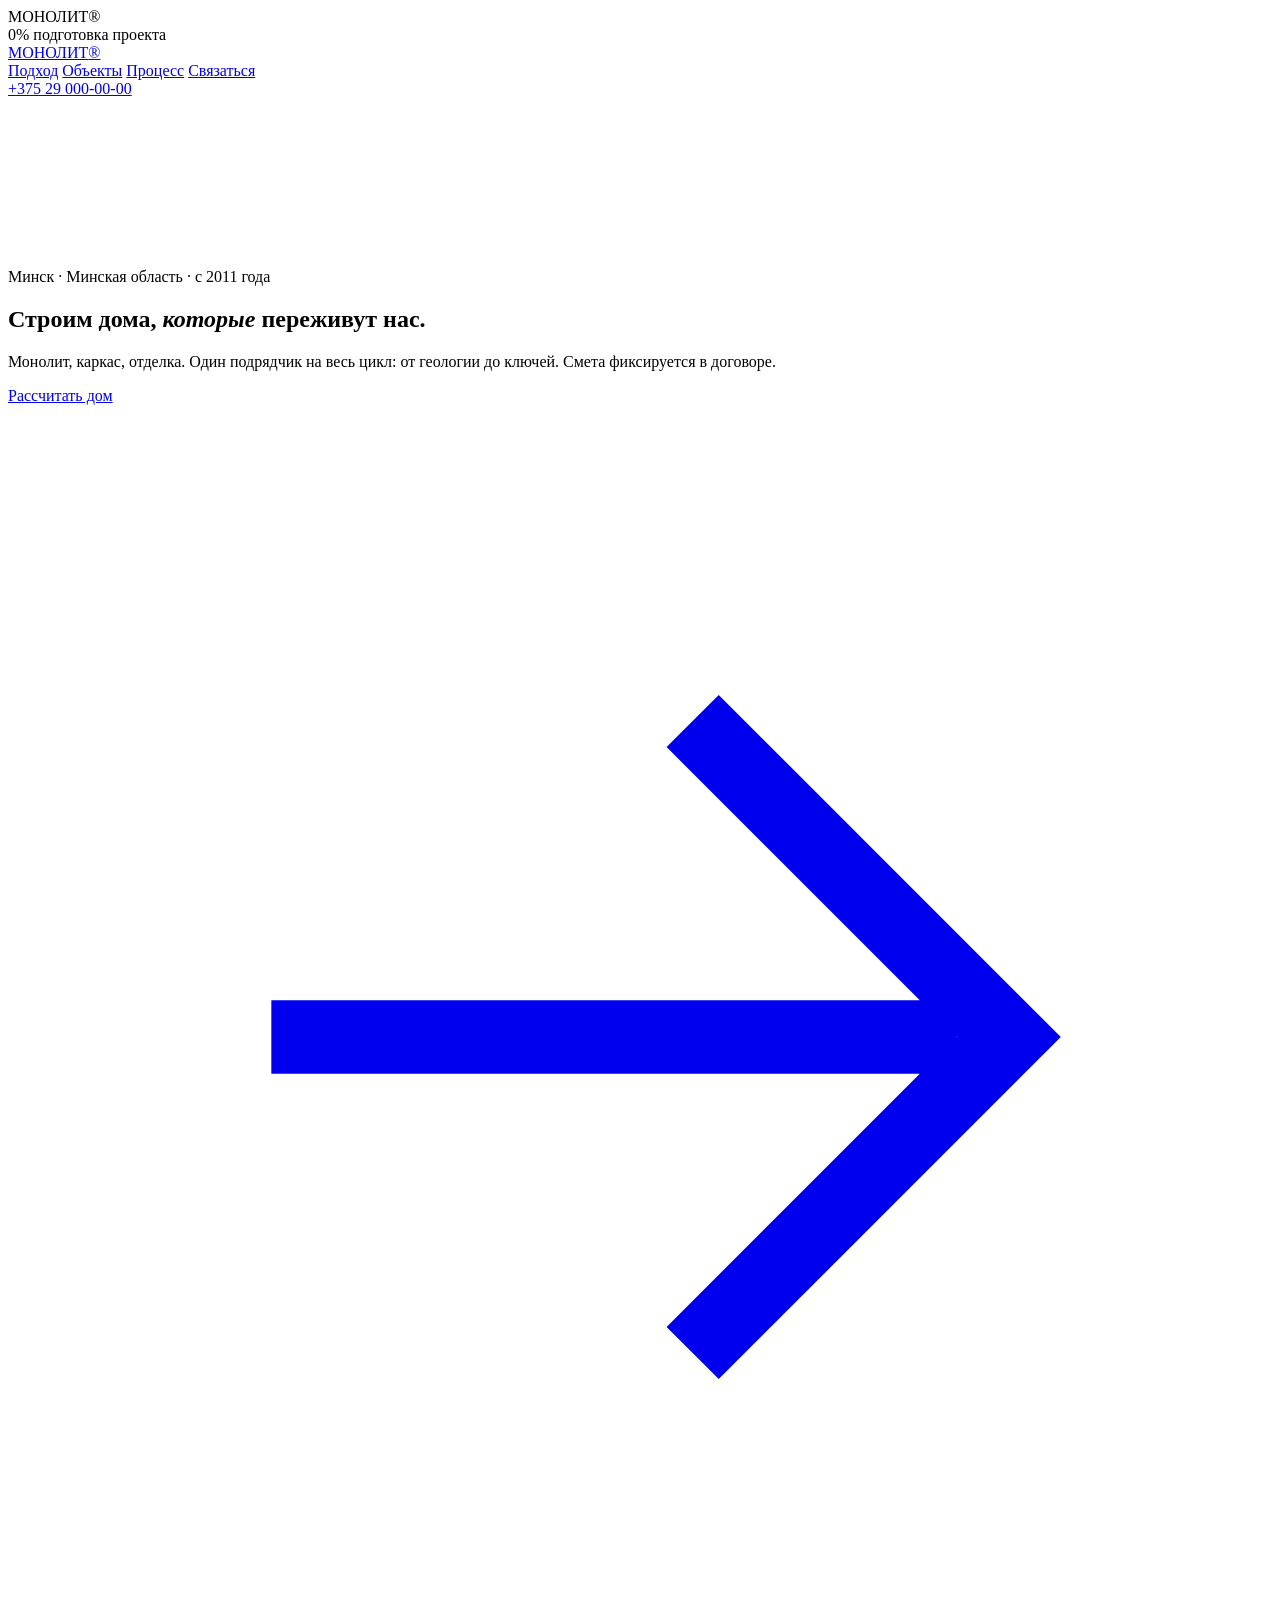
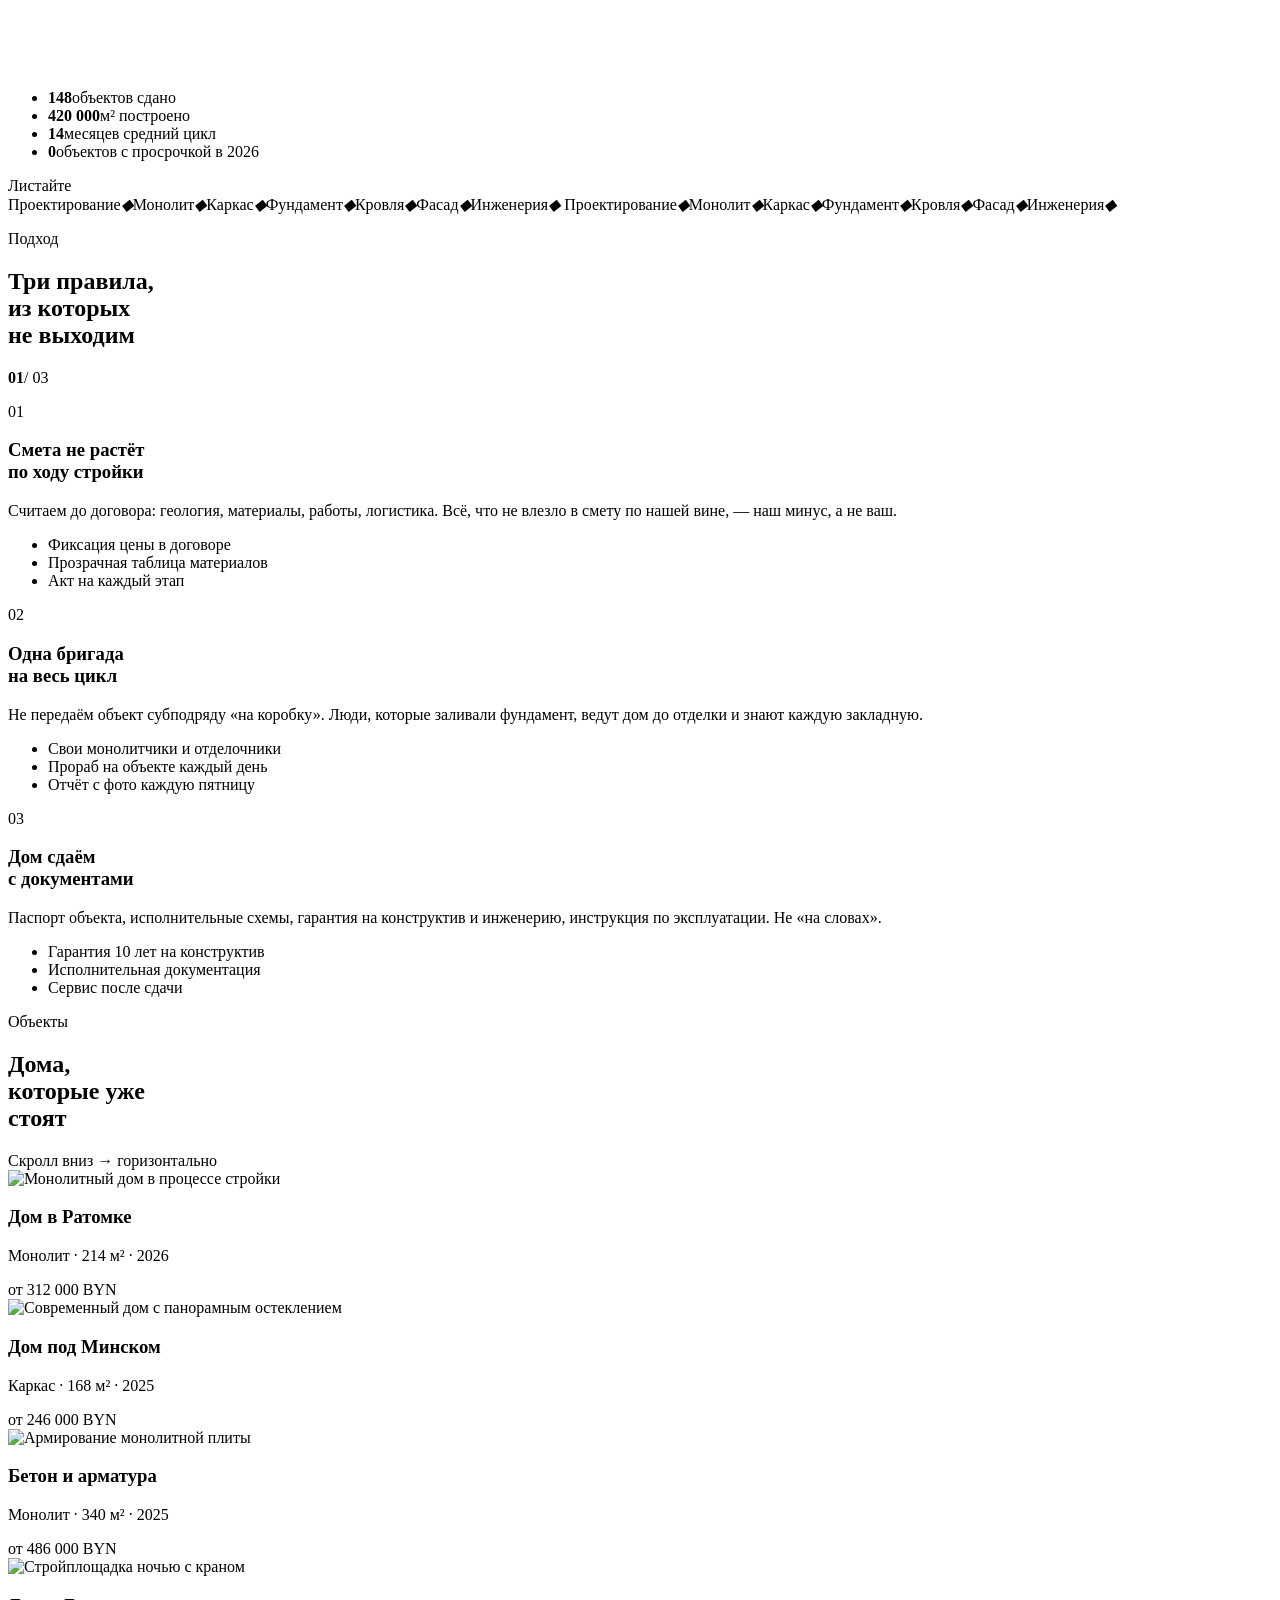
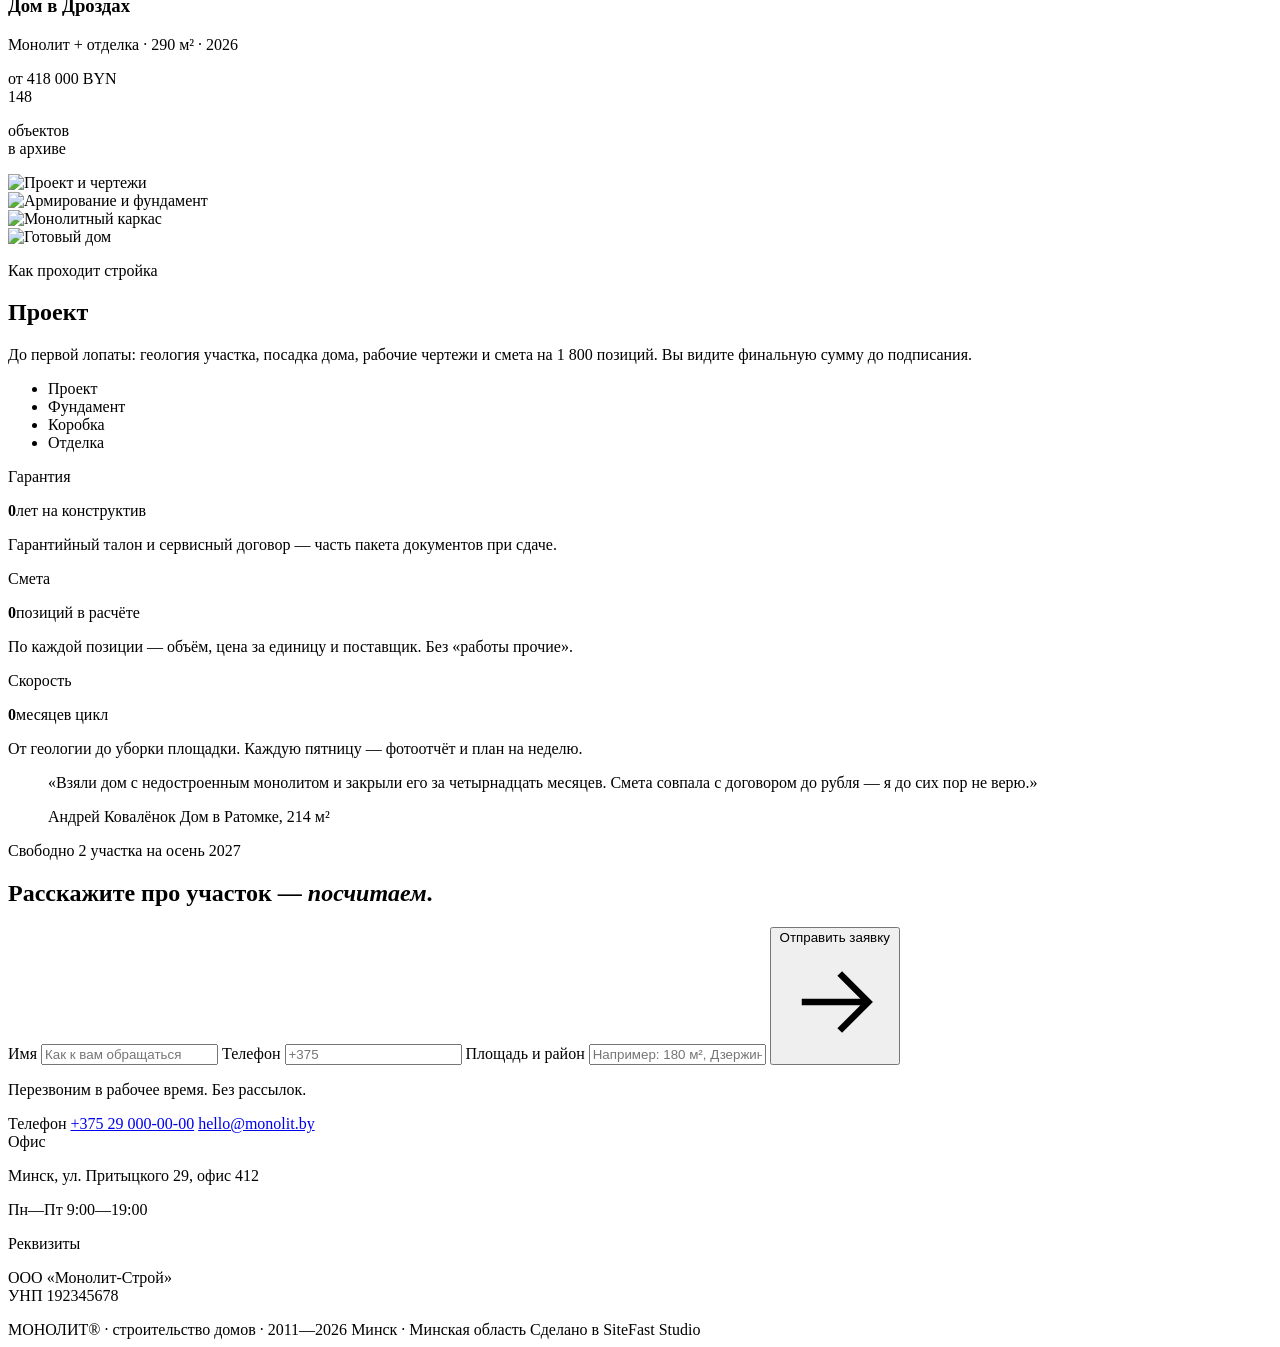
==== monolit/index.html @ f5cada3a "Create index.html" ====
<!DOCTYPE html>
<html lang="ru">
<head>
<meta charset="utf-8">
<meta name="viewport" content="width=device-width, initial-scale=1">
<title>МОНОЛИТ — строительство домов под ключ · Минск</title>
<meta name="description" content="Монолитное и каркасное строительство частных домов в Минске и области. Проект, фундамент, коробка, отделка. С 2011 года, 148 объектов.">
<link rel="preconnect" href="https://fonts.googleapis.com">
<link rel="preconnect" href="https://fonts.gstatic.com" crossorigin>
<link href="https://fonts.googleapis.com/css2?family=Unbounded:wght@200;300;400;500;700&family=Golos+Text:wght@300;400;500&family=JetBrains+Mono:wght@300;400&display=swap" rel="stylesheet">
<link rel="stylesheet" href="css/main.css">
</head>
<body>

<div class="loader" id="loader">
  <div class="loader__inner">
    <div class="loader__brand">МОНОЛИТ<span>®</span></div>
    <div class="loader__bar"><i id="loaderBar"></i></div>
    <div class="loader__meta">
      <span id="loaderNum">0</span><span class="loader__pct">%</span>
      <span class="loader__note">подготовка проекта</span>
    </div>
  </div>
</div>

<div class="curtain" id="curtain"><span id="curtainLabel"></span></div>

<div class="cursor" id="cursor"><span id="cursorText"></span></div>

<header class="nav" id="nav">
  <a class="nav__brand" href="#top" data-scroll-to="0">МОНОЛИТ<span>®</span></a>
  <nav class="nav__links">
    <a href="#approach" data-scroll-to="approach">Подход</a>
    <a href="#projects" data-scroll-to="projects">Объекты</a>
    <a href="#process" data-scroll-to="process">Процесс</a>
    <a href="#contact" data-scroll-to="contact">Связаться</a>
  </nav>
  <div class="nav__meta">
    <a href="tel:+375290000000">+375 29 000-00-00</a>
    <span class="nav__dot"></span>
  </div>
  <div class="nav__progress"><i id="navProgress"></i></div>
</header>

<main id="top">

  <section class="hero" id="hero">
    <canvas class="hero__canvas" id="heroCanvas"></canvas>
    <div class="hero__veil"></div>

    <div class="hero__content wrap">
      <p class="eyebrow" data-reveal>Минск · Минская область · с 2011 года</p>

      <h1 class="hero__title">
        <span class="line"><span class="line__inner">Строим дома,</span></span>
        <span class="line"><span class="line__inner"><em>которые</em></span></span>
        <span class="line"><span class="line__inner">переживут нас.</span></span>
      </h1>

      <div class="hero__row">
        <p class="hero__lead" data-reveal>Монолит, каркас, отделка. Один подрядчик на весь цикл: от геологии до ключей. Смета фиксируется в договоре.</p>
        <a class="btn btn--fill" href="#contact" data-scroll-to="contact" data-cursor="обсудить">
          Рассчитать дом
          <svg viewBox="0 0 24 24" aria-hidden="true"><path d="M5 12h13M13 6l6 6-6 6" fill="none" stroke="currentColor" stroke-width="1.4"/></svg>
        </a>
      </div>

      <ul class="hero__stats">
        <li data-reveal><b>148</b><span>объектов сдано</span></li>
        <li data-reveal><b>420 000</b><span>м² построено</span></li>
        <li data-reveal><b>14</b><span>месяцев средний цикл</span></li>
        <li data-reveal><b>0</b><span>объектов с просрочкой в 2026</span></li>
      </ul>
    </div>

    <div class="hero__scroll">
      <span>Листайте</span>
      <i></i>
    </div>
  </section>
  <div class="marquee" aria-hidden="true">
    <div class="marquee__track">
      <span>Проектирование</span><i>◆</i><span>Монолит</span><i>◆</i><span>Каркас</span><i>◆</i><span>Фундамент</span><i>◆</i><span>Кровля</span><i>◆</i><span>Фасад</span><i>◆</i><span>Инженерия</span><i>◆</i>
      <span>Проектирование</span><i>◆</i><span>Монолит</span><i>◆</i><span>Каркас</span><i>◆</i><span>Фундамент</span><i>◆</i><span>Кровля</span><i>◆</i><span>Фасад</span><i>◆</i><span>Инженерия</span><i>◆</i>
    </div>
  </div>

  <section class="approach" id="approach">
    <div class="wrap approach__grid">
      <aside class="approach__side">
        <p class="eyebrow">Подход</p>
        <h2 class="approach__title">Три правила,<br>из которых<br>не выходим</h2>
        <div class="approach__count"><b id="approachNum">01</b><span>/ 03</span></div>
      </aside>

      <div class="approach__stream" id="approachStream">
        <article class="stmt" data-stmt="1">
          <p class="stmt__num">01</p>
          <h3>Смета не растёт<br>по ходу стройки</h3>
          <p class="stmt__text">Считаем до договора: геология, материалы, работы, логистика. Всё, что не влезло в смету по нашей вине, — наш минус, а не ваш.</p>
          <ul class="stmt__list">
            <li>Фиксация цены в договоре</li>
            <li>Прозрачная таблица материалов</li>
            <li>Акт на каждый этап</li>
          </ul>
        </article>

        <article class="stmt" data-stmt="2">
          <p class="stmt__num">02</p>
          <h3>Одна бригада<br>на весь цикл</h3>
          <p class="stmt__text">Не передаём объект субподряду «на коробку». Люди, которые заливали фундамент, ведут дом до отделки и знают каждую закладную.</p>
          <ul class="stmt__list">
            <li>Свои монолитчики и отделочники</li>
            <li>Прораб на объекте каждый день</li>
            <li>Отчёт с фото каждую пятницу</li>
          </ul>
        </article>

        <article class="stmt" data-stmt="3">
          <p class="stmt__num">03</p>
          <h3>Дом сдаём<br>с документами</h3>
          <p class="stmt__text">Паспорт объекта, исполнительные схемы, гарантия на конструктив и инженерию, инструкция по эксплуатации. Не «на словах».</p>
          <ul class="stmt__list">
            <li>Гарантия 10 лет на конструктив</li>
            <li>Исполнительная документация</li>
            <li>Сервис после сдачи</li>
          </ul>
        </article>
      </div>
    </div>
  </section>
  <section class="projects" id="projects">
    <div class="projects__pin" id="projectsPin">
      <div class="projects__head wrap">
        <p class="eyebrow">Объекты</p>
        <h2 class="projects__title">Дома,<br>которые уже<br>стоят</h2>
        <span class="projects__hint">Скролл вниз → горизонтально</span>
      </div>

      <div class="projects__track" id="projectsTrack">
        <article class="card" data-cursor="смотреть">
          <div class="card__media"><img src="https://media.base44.com/images/public/6ad37d78090d82fb591123ec/c24d56d5a_generated_image.png" alt="Монолитный дом в процессе стройки"></div>
          <div class="card__meta">
            <h3>Дом в Ратомке</h3>
            <p>Монолит · 214 м² · 2026</p>
            <span class="card__price">от 312 000 BYN</span>
          </div>
        </article>

        <article class="card" data-cursor="смотреть">
          <div class="card__media"><img src="https://media.base44.com/images/public/6ad37d78090d82fb591123ec/3255df3f3_generated_image.png" alt="Современный дом с панорамным остеклением"></div>
          <div class="card__meta">
            <h3>Дом под Минском</h3>
            <p>Каркас · 168 м² · 2025</p>
            <span class="card__price">от 246 000 BYN</span>
          </div>
        </article>

        <article class="card" data-cursor="смотреть">
          <div class="card__media"><img src="https://media.base44.com/images/public/6ad37d78090d82fb591123ec/16179d592_generated_image.png" alt="Армирование монолитной плиты"></div>
          <div class="card__meta">
            <h3>Бетон и арматура</h3>
            <p>Монолит · 340 м² · 2025</p>
            <span class="card__price">от 486 000 BYN</span>
          </div>
        </article>

        <article class="card" data-cursor="смотреть">
          <div class="card__media"><img src="https://media.base44.com/images/public/6ad37d78090d82fb591123ec/dac3a3c69_generated_image.png" alt="Стройплощадка ночью с краном"></div>
          <div class="card__meta">
            <h3>Дом в Дроздах</h3>
            <p>Монолит + отделка · 290 м² · 2026</p>
            <span class="card__price">от 418 000 BYN</span>
          </div>
        </article>

        <article class="card card--more" data-cursor="все объекты">
          <div class="card__media card__media--plain">
            <span>148</span>
            <p>объектов<br>в архиве</p>
          </div>
        </article>
      </div>
    </div>
  </section>
  <section class="seq" id="process">
    <div class="seq__stage">
      <div class="seq__frames">
        <div class="seq__frame is-on" data-frame="0"><img src="https://media.base44.com/images/public/6ad37d78090d82fb591123ec/cb2e4e24f_generated_image.png" alt="Проект и чертежи"></div>
        <div class="seq__frame" data-frame="1"><img src="https://media.base44.com/images/public/6ad37d78090d82fb591123ec/16179d592_generated_image.png" alt="Армирование и фундамент"></div>
        <div class="seq__frame" data-frame="2"><img src="https://media.base44.com/images/public/6ad37d78090d82fb591123ec/c24d56d5a_generated_image.png" alt="Монолитный каркас"></div>
        <div class="seq__frame" data-frame="3"><img src="https://media.base44.com/images/public/6ad37d78090d82fb591123ec/3255df3f3_generated_image.png" alt="Готовый дом"></div>
      </div>

      <div class="seq__content wrap">
        <p class="eyebrow seq__eyebrow">Как проходит стройка</p>
        <h2 class="seq__title" id="seqTitle">Проект</h2>
        <p class="seq__text" id="seqText">До первой лопаты: геология участка, посадка дома, рабочие чертежи и смета на 1 800 позиций. Вы видите финальную сумму до подписания.</p>
        <div class="seq__bar"><i id="seqBar"></i></div>
        <ul class="seq__steps">
          <li class="is-on" data-step="0">Проект</li>
          <li data-step="1">Фундамент</li>
          <li data-step="2">Коробка</li>
          <li data-step="3">Отделка</li>
        </ul>
      </div>
    </div>
  </section>
  <section class="numbers">
    <div class="wrap numbers__grid">
      <div class="numbers__item">
        <p class="eyebrow">Гарантия</p>
        <b class="counter" data-to="10">0</b><span class="numbers__unit">лет на конструктив</span>
        <p>Гарантийный талон и сервисный договор — часть пакета документов при сдаче.</p>
      </div>
      <div class="numbers__item">
        <p class="eyebrow">Смета</p>
        <b class="counter" data-to="1800">0</b><span class="numbers__unit">позиций в расчёте</span>
        <p>По каждой позиции — объём, цена за единицу и поставщик. Без «работы прочие».</p>
      </div>
      <div class="numbers__item">
        <p class="eyebrow">Скорость</p>
        <b class="counter" data-to="14">0</b><span class="numbers__unit">месяцев цикл</span>
        <p>От геологии до уборки площадки. Каждую пятницу — фотоотчёт и план на неделю.</p>
      </div>
    </div>
  </section>

  <section class="quote">
    <div class="wrap">
      <blockquote>
        <p>«Взяли дом с недостроенным монолитом и закрыли его за четырнадцать месяцев. Смета совпала с договором до рубля — я до сих пор не верю.»</p>
        <footer>
          <span>Андрей Ковалёнок</span>
          <span>Дом в Ратомке, 214 м²</span>
        </footer>
      </blockquote>
    </div>
  </section>

  <section class="contact" id="contact">
    <div class="wrap">
      <p class="eyebrow">Свободно 2 участка на осень 2027</p>
      <h2 class="contact__title">
        <span class="line"><span class="line__inner">Расскажите</span></span>
        <span class="line"><span class="line__inner">про участок —</span></span>
        <span class="line"><span class="line__inner"><em>посчитаем</em>.</span></span>
      </h2>

      <div class="contact__grid">
        <form class="form" id="leadForm" novalidate>
          <label class="field">
            <span>Имя</span>
            <input type="text" name="name" placeholder="Как к вам обращаться" required>
          </label>
          <label class="field">
            <span>Телефон</span>
            <input type="tel" name="phone" placeholder="+375" required>
          </label>
          <label class="field">
            <span>Площадь и район</span>
            <input type="text" name="details" placeholder="Например: 180 м², Дзержинский район">
          </label>
          <button class="btn btn--fill btn--wide" type="submit">
            Отправить заявку
            <svg viewBox="0 0 24 24" aria-hidden="true"><path d="M5 12h13M13 6l6 6-6 6" fill="none" stroke="currentColor" stroke-width="1.4"/></svg>
          </button>
          <p class="form__note">Перезвоним в рабочее время. Без рассылок.</p>
          <p class="form__done" id="formDone" hidden>Заявка ушла. Свяжемся в течение дня.</p>
        </form>

        <div class="contact__side">
          <div class="contact__block">
            <span class="eyebrow">Телефон</span>
            <a href="tel:+375290000000">+375 29 000-00-00</a>
            <a href="mailto:hello@monolit.by">hello@monolit.by</a>
          </div>
          <div class="contact__block">
            <span class="eyebrow">Офис</span>
            <p>Минск, ул. Притыцкого 29, офис 412</p>
            <p>Пн—Пт 9:00—19:00</p>
          </div>
          <div class="contact__block">
            <span class="eyebrow">Реквизиты</span>
            <p>ООО «Монолит-Строй»<br>УНП 192345678</p>
          </div>
        </div>
      </div>
    </div>

    <footer class="footer">
      <div class="wrap footer__row">
        <span>МОНОЛИТ® · строительство домов · 2011—2026</span>
        <span>Минск · Минская область</span>
        <span>Сделано в SiteFast Studio</span>
      </div>
    </footer>
  </section>

</main>

<script src="https://cdn.jsdelivr.net/npm/gsap@3.12.5/dist/gsap.min.js"></script>
<script src="https://cdn.jsdelivr.net/npm/gsap@3.12.5/dist/ScrollTrigger.min.js"></script>
<script src="https://cdn.jsdelivr.net/npm/@studio-freight/lenis@1.0.42/dist/lenis.min.js"></script>
<script src="js/main.js"></script>
</body>
</html>
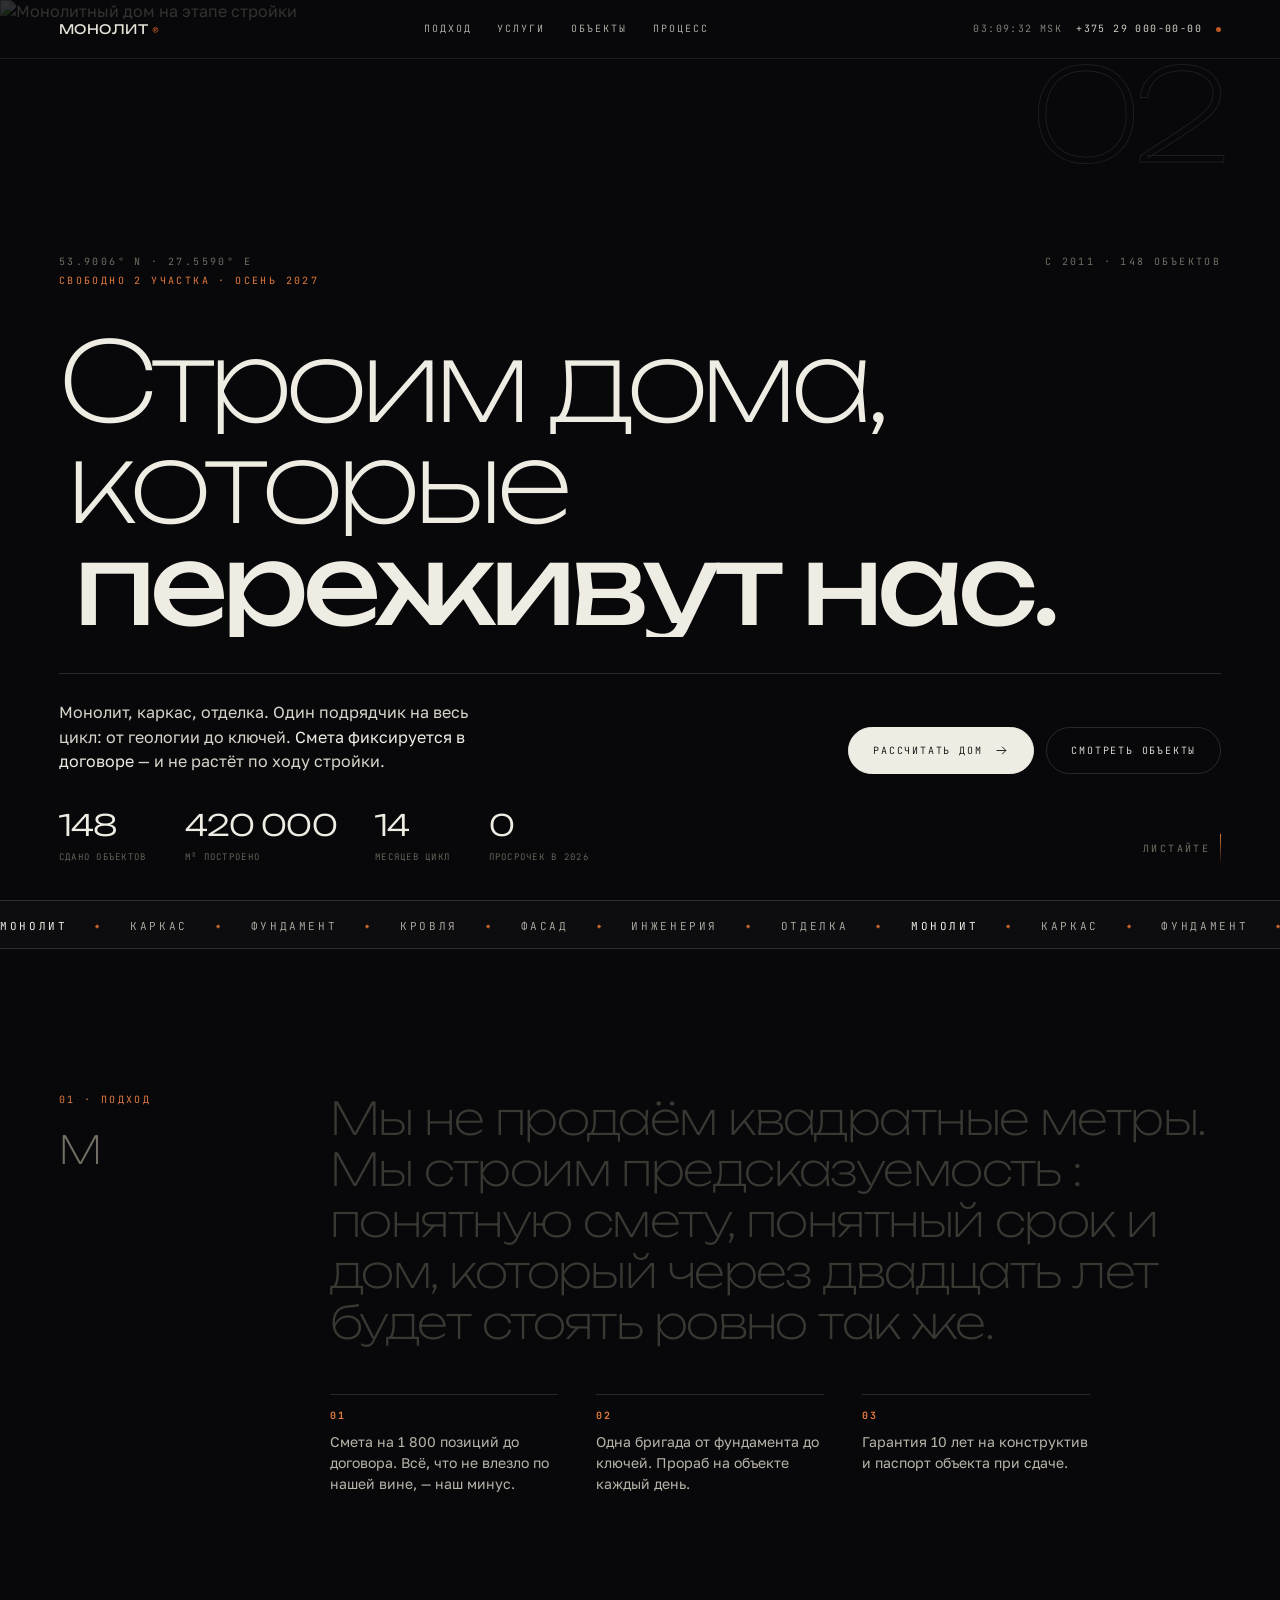
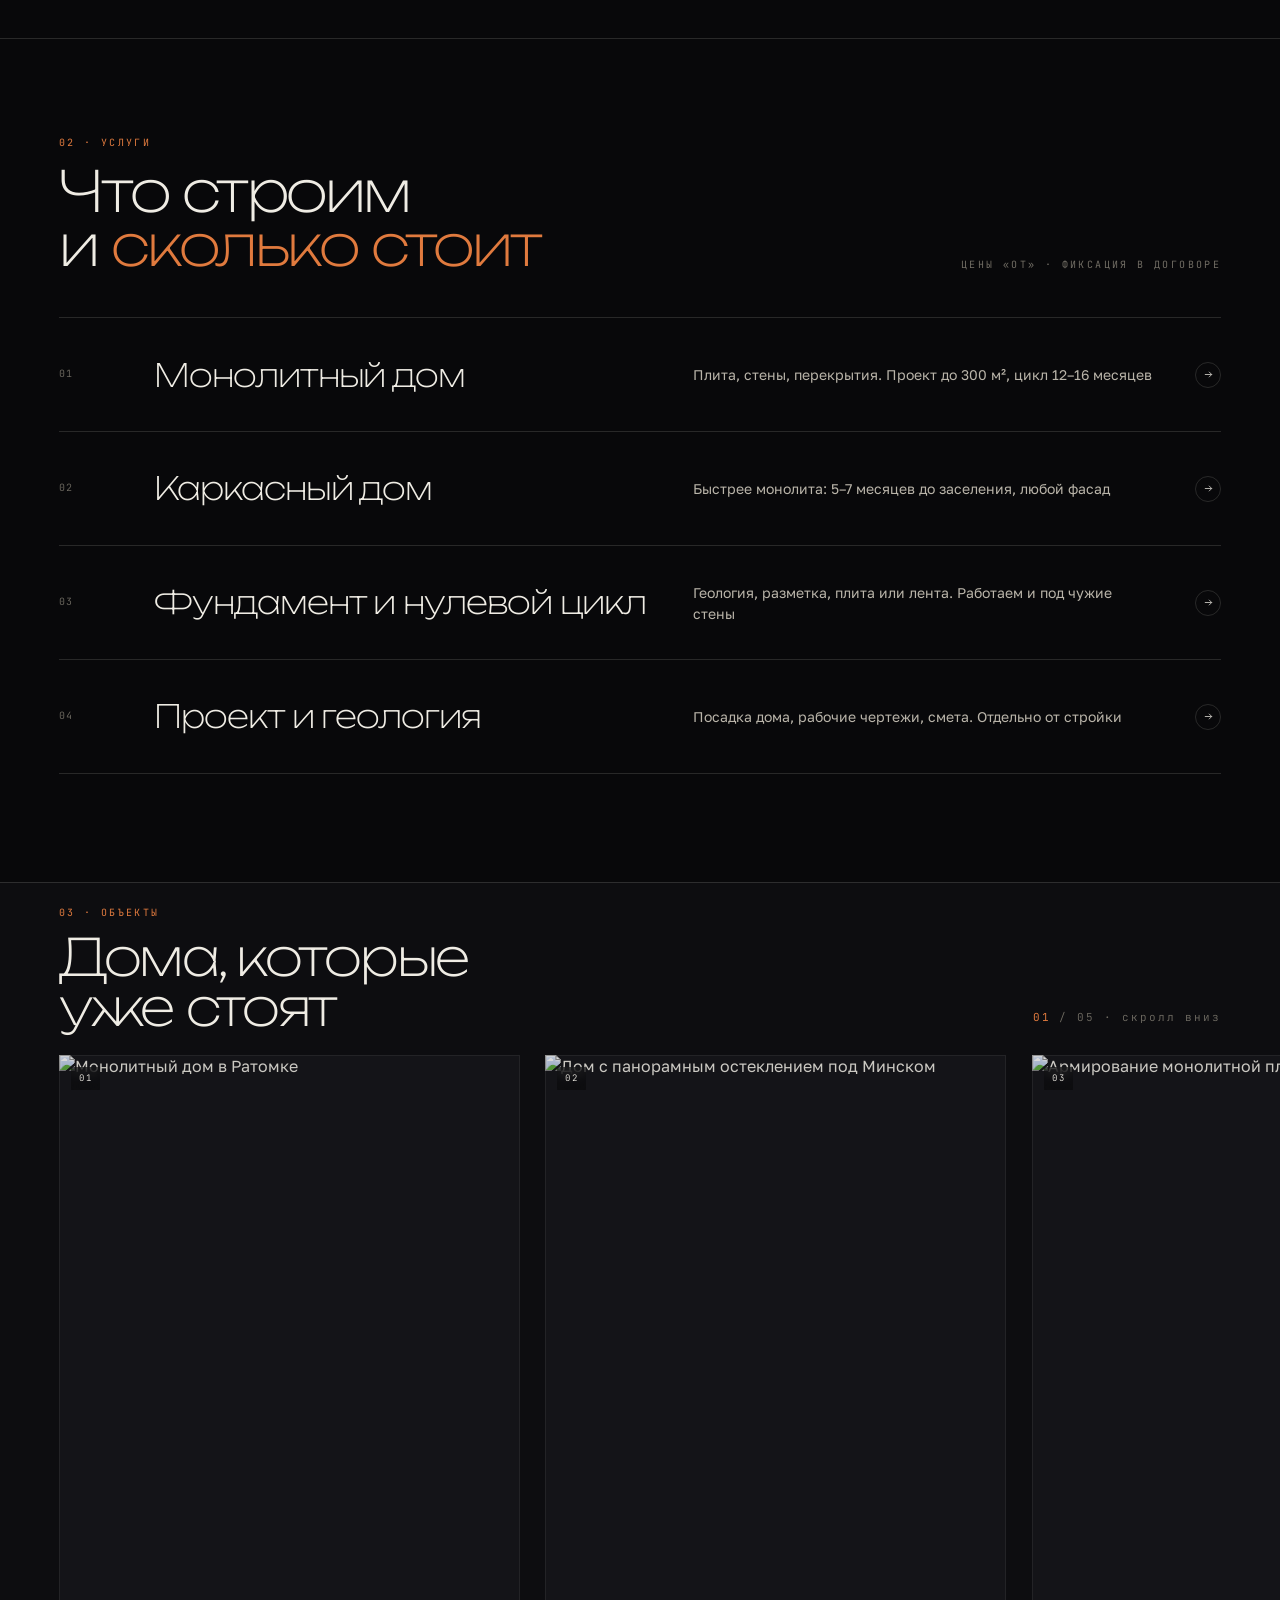
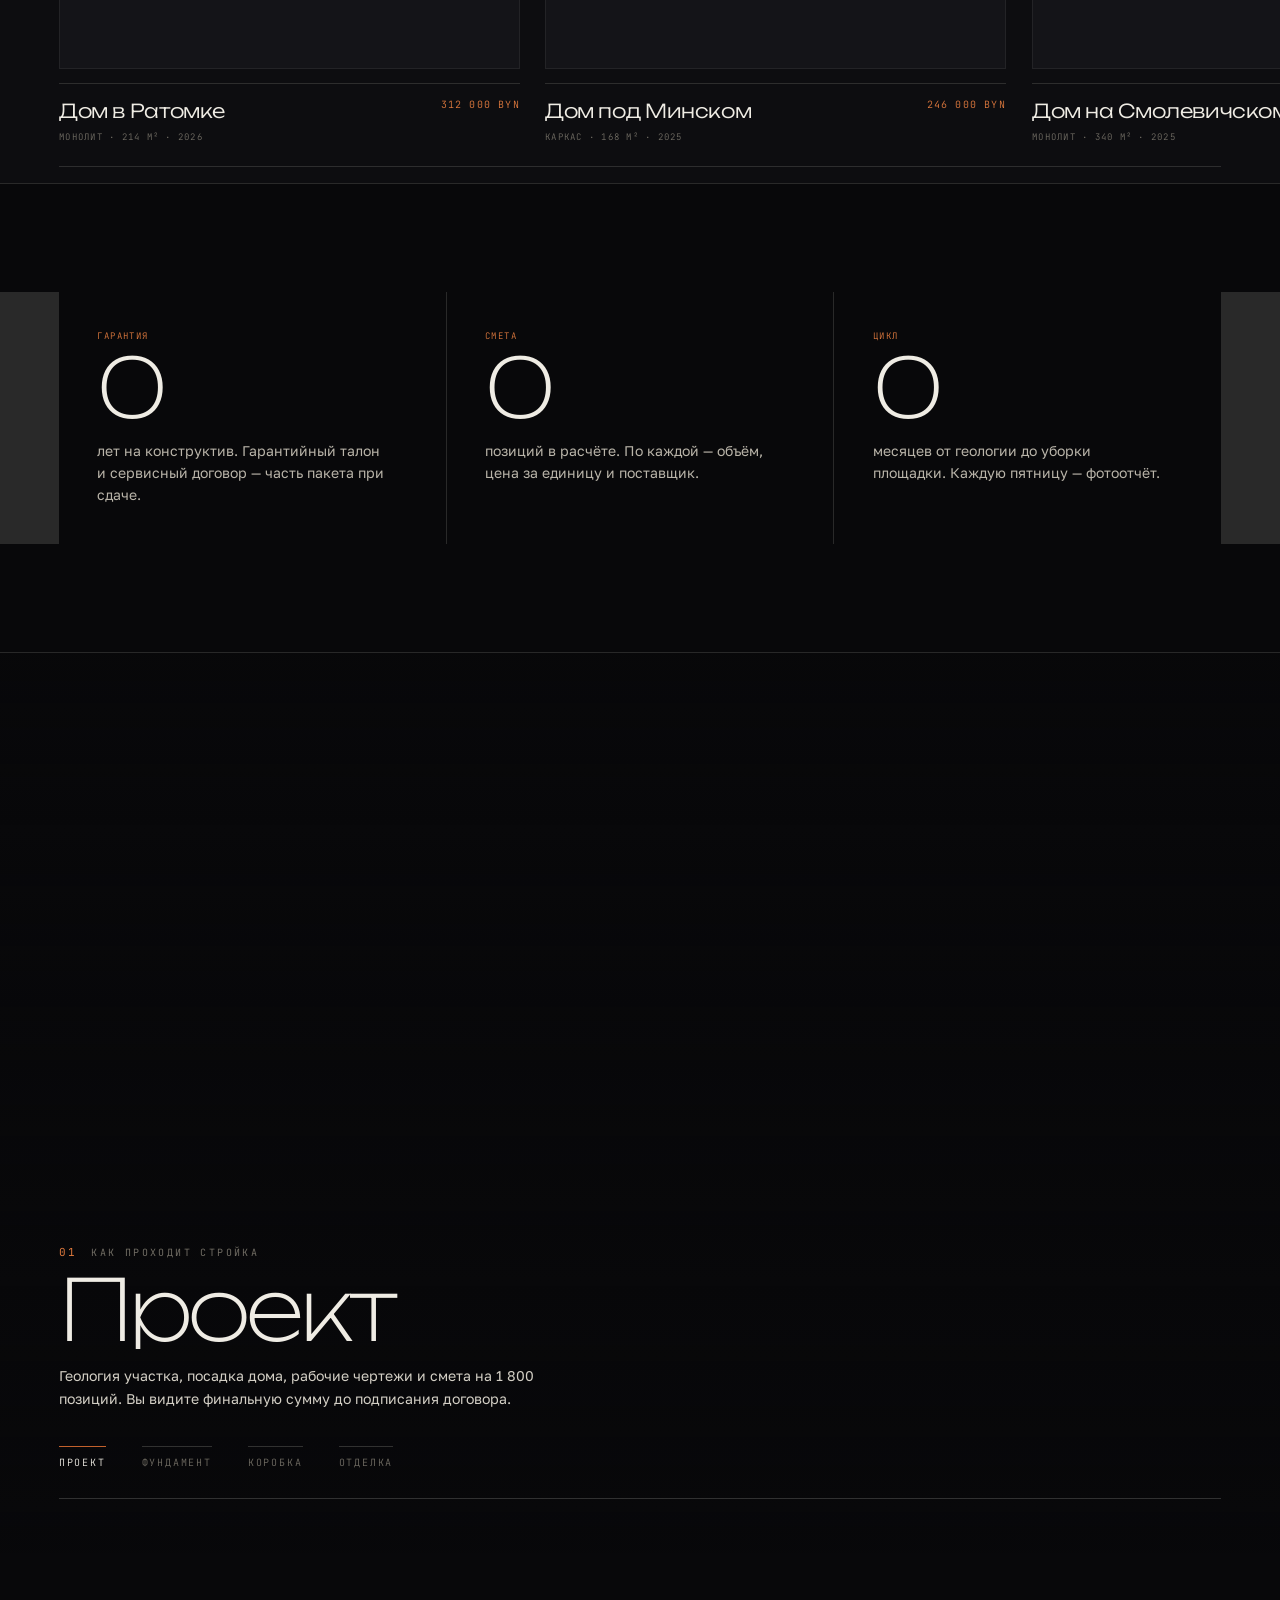
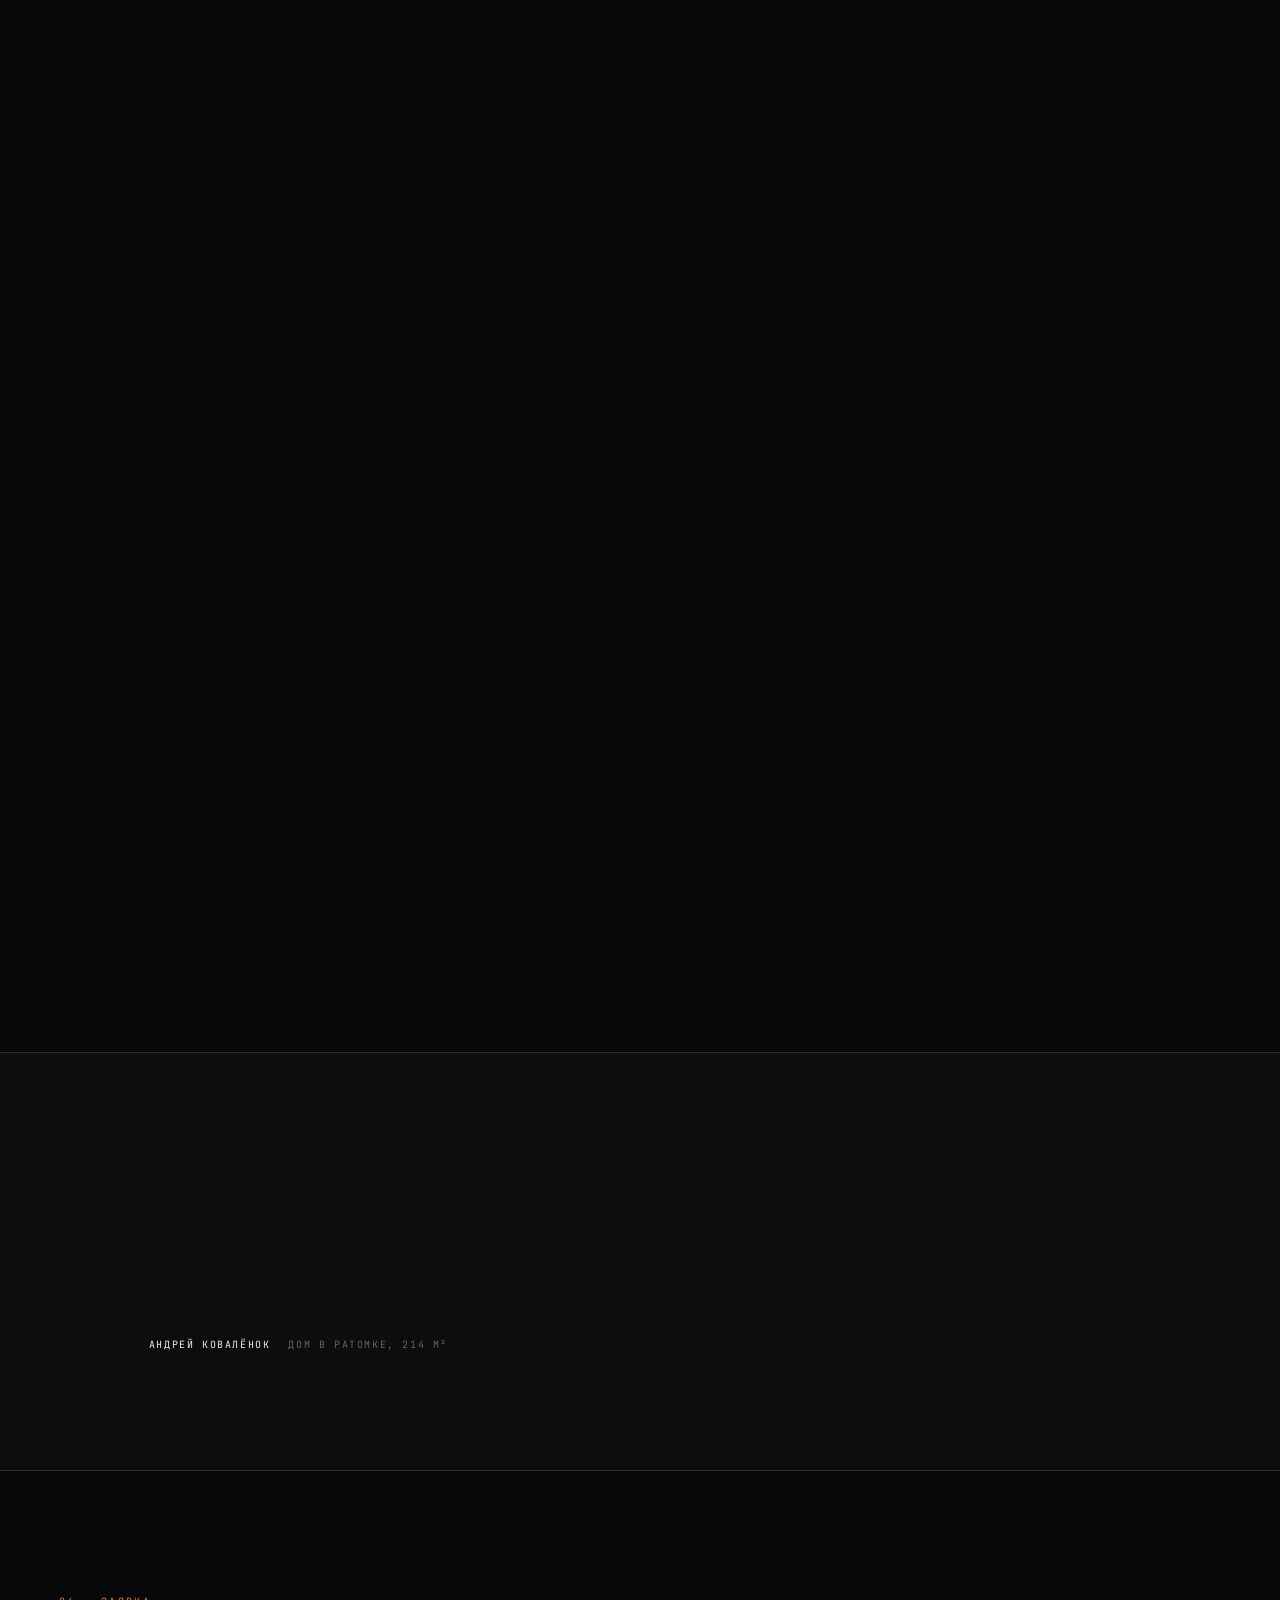
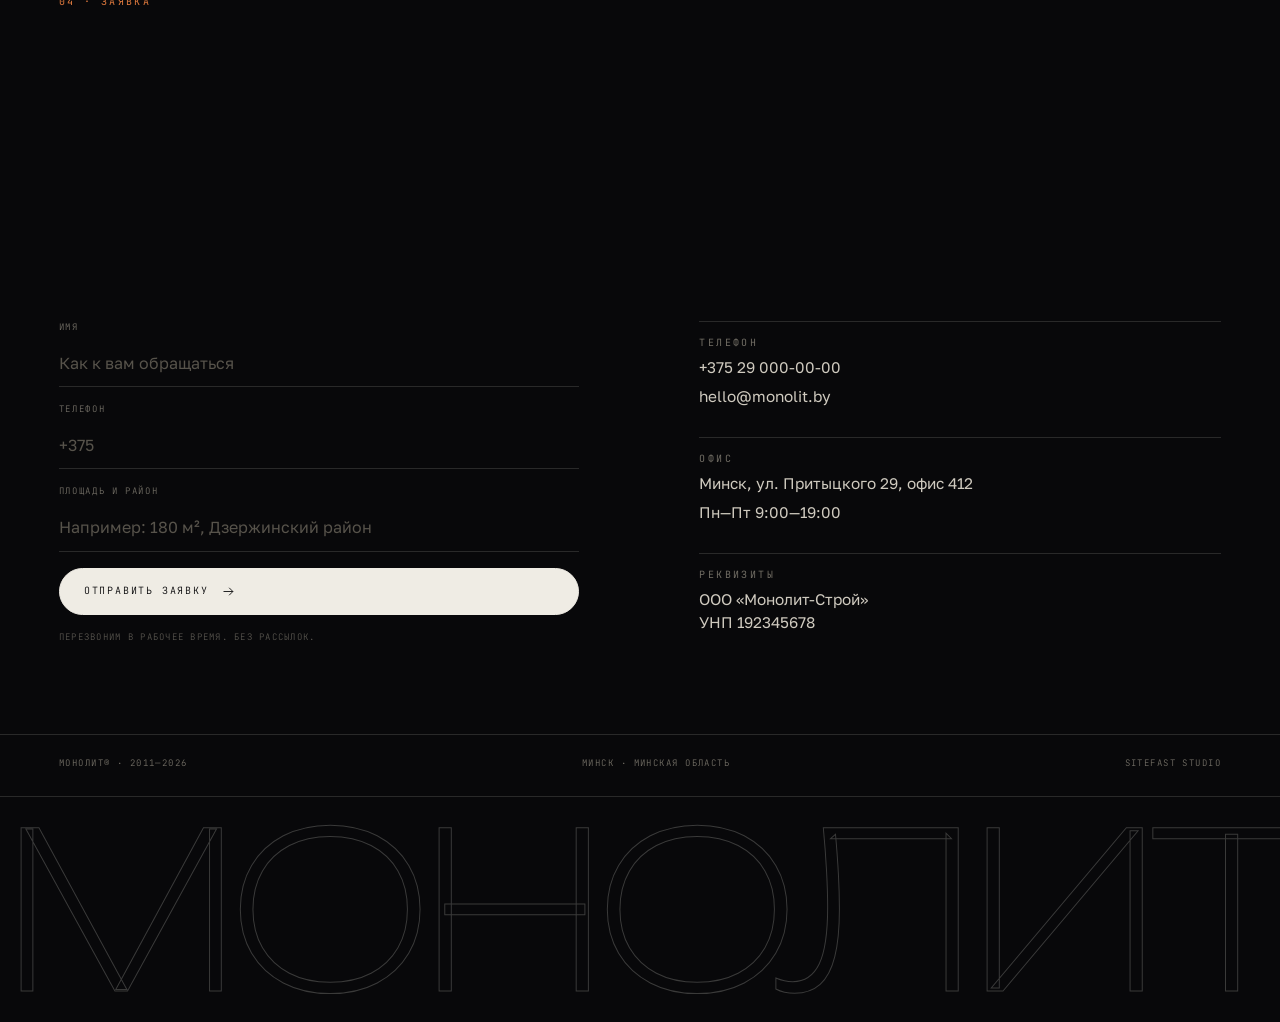
==== commit 531c8fa7: "monolit: studio build v2" ====
--- a/monolit/index.html
+++ b/monolit/index.html
@@ -3,305 +3,278 @@
 <head>
 <meta charset="utf-8">
 <meta name="viewport" content="width=device-width, initial-scale=1">
-<title>МОНОЛИТ — строительство домов под ключ · Минск</title>
-<meta name="description" content="Монолитное и каркасное строительство частных домов в Минске и области. Проект, фундамент, коробка, отделка. С 2011 года, 148 объектов.">
+<title>МОНОЛИТ® — дома под ключ · Минск</title>
+<meta name="description" content="Монолитное и каркасное строительство частных домов в Минске и области. Фиксированная смета, одна бригада на весь цикл, гарантия 10 лет.">
+<meta name="theme-color" content="#08080a">
 <link rel="preconnect" href="https://fonts.googleapis.com">
 <link rel="preconnect" href="https://fonts.gstatic.com" crossorigin>
-<link href="https://fonts.googleapis.com/css2?family=Unbounded:wght@200;300;400;500;700&family=Golos+Text:wght@300;400;500&family=JetBrains+Mono:wght@300;400&display=swap" rel="stylesheet">
+<link href="https://fonts.googleapis.com/css2?family=Unbounded:wght@200;300;400;500&family=Golos+Text:wght@300;400;500&family=JetBrains+Mono:wght@300;400&display=swap" rel="stylesheet">
 <link rel="stylesheet" href="css/main.css">
 </head>
 <body>
-
 <div class="loader" id="loader">
-  <div class="loader__inner">
-    <div class="loader__brand">МОНОЛИТ<span>®</span></div>
-    <div class="loader__bar"><i id="loaderBar"></i></div>
-    <div class="loader__meta">
-      <span id="loaderNum">0</span><span class="loader__pct">%</span>
-      <span class="loader__note">подготовка проекта</span>
-    </div>
+  <div class="loader__mid">
+    <div class="loader__word" id="loaderWord">
+      <span>М</span><span>О</span><span>Н</span><span>О</span><span>Л</span><span>И</span><span>Т</span>
+    </div>
+    <div class="loader__pct"><span id="loaderNum">0</span>%</div>
+  </div>
+  <div class="loader__bar"><i id="loaderBar"></i></div>
+  <div class="loader__bar" style="background:transparent"></div>
+  <div class="loader__meta">
+    <span class="label">Строительство домов · Минск</span>
+    <span class="label" id="loaderStage">геология</span>
   </div>
 </div>
-
-<div class="curtain" id="curtain"><span id="curtainLabel"></span></div>
-
-<div class="cursor" id="cursor"><span id="cursorText"></span></div>
-
+<div class="wipe" id="wipe"><span id="wipeLabel"></span></div>
+<div class="cursor" id="cursor"><span class="cursor__label" id="cursorLabel"></span></div>
 <header class="nav" id="nav">
-  <a class="nav__brand" href="#top" data-scroll-to="0">МОНОЛИТ<span>®</span></a>
+  <a class="nav__brand" href="#top" data-goto="top">МОНОЛИТ<i>®</i></a>
   <nav class="nav__links">
-    <a href="#approach" data-scroll-to="approach">Подход</a>
-    <a href="#projects" data-scroll-to="projects">Объекты</a>
-    <a href="#process" data-scroll-to="process">Процесс</a>
-    <a href="#contact" data-scroll-to="contact">Связаться</a>
+    <a href="#manifesto" data-goto="manifesto" data-preview="https://media.base44.com/images/public/6ad37d78090d82fb591123ec/cb2e4e24f_generated_image.png">Подход</a>
+    <a href="#services" data-goto="services" data-preview="https://media.base44.com/images/public/6ad37d78090d82fb591123ec/16179d592_generated_image.png">Услуги</a>
+    <a href="#works" data-goto="works" data-preview="https://media.base44.com/images/public/6ad37d78090d82fb591123ec/3255df3f3_generated_image.png">Объекты</a>
+    <a href="#process" data-goto="process" data-preview="https://media.base44.com/images/public/6ad37d78090d82fb591123ec/dac3a3c69_generated_image.png">Процесс</a>
   </nav>
-  <div class="nav__meta">
+  <div class="nav__right">
+    <span class="nav__clock" id="clock">--:--:--</span>
     <a href="tel:+375290000000">+375 29 000-00-00</a>
     <span class="nav__dot"></span>
   </div>
+  <div class="nav__preview" id="navPreview"><img alt="" id="navPreviewImg"></div>
   <div class="nav__progress"><i id="navProgress"></i></div>
 </header>
-
 <main id="top">
-
   <section class="hero" id="hero">
     <canvas class="hero__canvas" id="heroCanvas"></canvas>
-    <div class="hero__veil"></div>
-
-    <div class="hero__content wrap">
-      <p class="eyebrow" data-reveal>Минск · Минская область · с 2011 года</p>
-
-      <h1 class="hero__title">
-        <span class="line"><span class="line__inner">Строим дома,</span></span>
-        <span class="line"><span class="line__inner"><em>которые</em></span></span>
-        <span class="line"><span class="line__inner">переживут нас.</span></span>
+    <img class="hero__fallback" id="heroFallback" hidden
+         src="https://media.base44.com/images/public/6ad37d78090d82fb591123ec/c24d56d5a_generated_image.png" alt="Монолитный дом на этапе стройки">
+    <div class="hero__shade"></div>
+    <div class="hero__inner wrap">
+      <div class="hero__top">
+        <div class="hero__geo">
+          <span class="label">53.9006° N · 27.5590° E</span>
+          <span class="label label--copper">Свободно 2 участка · осень 2027</span>
+        </div>
+        <span class="label">с 2011 · 148 объектов</span>
+      </div>
+      <h1 class="hero__title" id="heroTitle">
+        <span class="row" data-split>Строим дома,</span>
+        <span class="row" data-split>которые</span>
+        <span class="row" data-split>переживут нас.</span>
       </h1>
-
-      <div class="hero__row">
-        <p class="hero__lead" data-reveal>Монолит, каркас, отделка. Один подрядчик на весь цикл: от геологии до ключей. Смета фиксируется в договоре.</p>
-        <a class="btn btn--fill" href="#contact" data-scroll-to="contact" data-cursor="обсудить">
-          Рассчитать дом
-          <svg viewBox="0 0 24 24" aria-hidden="true"><path d="M5 12h13M13 6l6 6-6 6" fill="none" stroke="currentColor" stroke-width="1.4"/></svg>
-        </a>
-      </div>
-
-      <ul class="hero__stats">
-        <li data-reveal><b>148</b><span>объектов сдано</span></li>
-        <li data-reveal><b>420 000</b><span>м² построено</span></li>
-        <li data-reveal><b>14</b><span>месяцев средний цикл</span></li>
-        <li data-reveal><b>0</b><span>объектов с просрочкой в 2026</span></li>
-      </ul>
-    </div>
-
-    <div class="hero__scroll">
-      <span>Листайте</span>
-      <i></i>
-    </div>
-  </section>
-  <div class="marquee" aria-hidden="true">
-    <div class="marquee__track">
-      <span>Проектирование</span><i>◆</i><span>Монолит</span><i>◆</i><span>Каркас</span><i>◆</i><span>Фундамент</span><i>◆</i><span>Кровля</span><i>◆</i><span>Фасад</span><i>◆</i><span>Инженерия</span><i>◆</i>
-      <span>Проектирование</span><i>◆</i><span>Монолит</span><i>◆</i><span>Каркас</span><i>◆</i><span>Фундамент</span><i>◆</i><span>Кровля</span><i>◆</i><span>Фасад</span><i>◆</i><span>Инженерия</span><i>◆</i>
-    </div>
-  </div>
-
-  <section class="approach" id="approach">
-    <div class="wrap approach__grid">
-      <aside class="approach__side">
-        <p class="eyebrow">Подход</p>
-        <h2 class="approach__title">Три правила,<br>из которых<br>не выходим</h2>
-        <div class="approach__count"><b id="approachNum">01</b><span>/ 03</span></div>
+      <div class="hero__grid">
+        <p class="hero__lead" data-fade>
+          Монолит, каркас, отделка. Один подрядчик на весь цикл: от геологии до ключей.
+          <b>Смета фиксируется в договоре</b> — и не растёт по ходу стройки.
+        </p>
+        <div class="hero__actions" data-fade>
+          <a class="btn btn--fill" href="#contact" data-goto="contact" data-cursor="view" data-cursor-label="заявка">
+            <span class="btn__bg"></span>Рассчитать дом
+            <svg viewBox="0 0 24 24" aria-hidden="true"><path d="M4 12h15M13 6l6 6-6 6" fill="none" stroke="currentColor" stroke-width="1.4"/></svg>
+          </a>
+          <a class="btn" href="#works" data-goto="works" data-cursor="link" data-cursor-label="объекты">
+            <span class="btn__bg"></span>Смотреть объекты
+          </a>
+        </div>
+      </div>
+      <div class="hero__foot">
+        <ul class="hero__stats">
+          <li><b>148</b><span>сдано объектов</span></li>
+          <li><b>420 000</b><span>м² построено</span></li>
+          <li><b>14</b><span>месяцев цикл</span></li>
+          <li><b>0</b><span>просрочек в 2026</span></li>
+        </ul>
+        <div class="hero__scroll"><span class="label">Листайте</span><i></i></div>
+      </div>
+    </div>
+  </section>
+  <div class="ticker"><div class="ticker__track" id="ticker">
+    <b>Монолит</b><i>◆</i>Каркас<i>◆</i>Фундамент<i>◆</i>Кровля<i>◆</i>Фасад<i>◆</i>Инженерия<i>◆</i>Отделка<i>◆</i>
+    <b>Монолит</b><i>◆</i>Каркас<i>◆</i>Фундамент<i>◆</i>Кровля<i>◆</i>Фасад<i>◆</i>Инженерия<i>◆</i>Отделка<i>◆</i>
+  </div></div>
+  <section class="manifesto" id="manifesto">
+    <div class="wrap manifesto__grid">
+      <aside class="manifesto__side">
+        <span class="label label--copper">01 · Подход</span>
+        <div class="manifesto__num">М</div>
       </aside>
-
-      <div class="approach__stream" id="approachStream">
-        <article class="stmt" data-stmt="1">
-          <p class="stmt__num">01</p>
-          <h3>Смета не растёт<br>по ходу стройки</h3>
-          <p class="stmt__text">Считаем до договора: геология, материалы, работы, логистика. Всё, что не влезло в смету по нашей вине, — наш минус, а не ваш.</p>
-          <ul class="stmt__list">
-            <li>Фиксация цены в договоре</li>
-            <li>Прозрачная таблица материалов</li>
-            <li>Акт на каждый этап</li>
-          </ul>
-        </article>
-
-        <article class="stmt" data-stmt="2">
-          <p class="stmt__num">02</p>
-          <h3>Одна бригада<br>на весь цикл</h3>
-          <p class="stmt__text">Не передаём объект субподряду «на коробку». Люди, которые заливали фундамент, ведут дом до отделки и знают каждую закладную.</p>
-          <ul class="stmt__list">
-            <li>Свои монолитчики и отделочники</li>
-            <li>Прораб на объекте каждый день</li>
-            <li>Отчёт с фото каждую пятницу</li>
-          </ul>
-        </article>
-
-        <article class="stmt" data-stmt="3">
-          <p class="stmt__num">03</p>
-          <h3>Дом сдаём<br>с документами</h3>
-          <p class="stmt__text">Паспорт объекта, исполнительные схемы, гарантия на конструктив и инженерию, инструкция по эксплуатации. Не «на словах».</p>
-          <ul class="stmt__list">
-            <li>Гарантия 10 лет на конструктив</li>
-            <li>Исполнительная документация</li>
-            <li>Сервис после сдачи</li>
-          </ul>
-        </article>
-      </div>
-    </div>
-  </section>
-  <section class="projects" id="projects">
-    <div class="projects__pin" id="projectsPin">
-      <div class="projects__head wrap">
-        <p class="eyebrow">Объекты</p>
-        <h2 class="projects__title">Дома,<br>которые уже<br>стоят</h2>
-        <span class="projects__hint">Скролл вниз → горизонтально</span>
-      </div>
-
-      <div class="projects__track" id="projectsTrack">
-        <article class="card" data-cursor="смотреть">
-          <div class="card__media"><img src="https://media.base44.com/images/public/6ad37d78090d82fb591123ec/c24d56d5a_generated_image.png" alt="Монолитный дом в процессе стройки"></div>
-          <div class="card__meta">
-            <h3>Дом в Ратомке</h3>
-            <p>Монолит · 214 м² · 2026</p>
-            <span class="card__price">от 312 000 BYN</span>
-          </div>
-        </article>
-
-        <article class="card" data-cursor="смотреть">
-          <div class="card__media"><img src="https://media.base44.com/images/public/6ad37d78090d82fb591123ec/3255df3f3_generated_image.png" alt="Современный дом с панорамным остеклением"></div>
-          <div class="card__meta">
-            <h3>Дом под Минском</h3>
-            <p>Каркас · 168 м² · 2025</p>
-            <span class="card__price">от 246 000 BYN</span>
-          </div>
-        </article>
-
-        <article class="card" data-cursor="смотреть">
-          <div class="card__media"><img src="https://media.base44.com/images/public/6ad37d78090d82fb591123ec/16179d592_generated_image.png" alt="Армирование монолитной плиты"></div>
-          <div class="card__meta">
-            <h3>Бетон и арматура</h3>
-            <p>Монолит · 340 м² · 2025</p>
-            <span class="card__price">от 486 000 BYN</span>
-          </div>
-        </article>
-
-        <article class="card" data-cursor="смотреть">
-          <div class="card__media"><img src="https://media.base44.com/images/public/6ad37d78090d82fb591123ec/dac3a3c69_generated_image.png" alt="Стройплощадка ночью с краном"></div>
-          <div class="card__meta">
-            <h3>Дом в Дроздах</h3>
-            <p>Монолит + отделка · 290 м² · 2026</p>
-            <span class="card__price">от 418 000 BYN</span>
-          </div>
-        </article>
-
-        <article class="card card--more" data-cursor="все объекты">
-          <div class="card__media card__media--plain">
-            <span>148</span>
-            <p>объектов<br>в архиве</p>
-          </div>
-        </article>
-      </div>
-    </div>
-  </section>
-  <section class="seq" id="process">
-    <div class="seq__stage">
-      <div class="seq__frames">
-        <div class="seq__frame is-on" data-frame="0"><img src="https://media.base44.com/images/public/6ad37d78090d82fb591123ec/cb2e4e24f_generated_image.png" alt="Проект и чертежи"></div>
-        <div class="seq__frame" data-frame="1"><img src="https://media.base44.com/images/public/6ad37d78090d82fb591123ec/16179d592_generated_image.png" alt="Армирование и фундамент"></div>
-        <div class="seq__frame" data-frame="2"><img src="https://media.base44.com/images/public/6ad37d78090d82fb591123ec/c24d56d5a_generated_image.png" alt="Монолитный каркас"></div>
-        <div class="seq__frame" data-frame="3"><img src="https://media.base44.com/images/public/6ad37d78090d82fb591123ec/3255df3f3_generated_image.png" alt="Готовый дом"></div>
-      </div>
-
-      <div class="seq__content wrap">
-        <p class="eyebrow seq__eyebrow">Как проходит стройка</p>
-        <h2 class="seq__title" id="seqTitle">Проект</h2>
-        <p class="seq__text" id="seqText">До первой лопаты: геология участка, посадка дома, рабочие чертежи и смета на 1 800 позиций. Вы видите финальную сумму до подписания.</p>
-        <div class="seq__bar"><i id="seqBar"></i></div>
-        <ul class="seq__steps">
-          <li class="is-on" data-step="0">Проект</li>
-          <li data-step="1">Фундамент</li>
-          <li data-step="2">Коробка</li>
-          <li data-step="3">Отделка</li>
+      <div>
+        <p class="manifesto__text" id="manifestoText">
+          Мы не продаём квадратные метры. Мы строим <span class="accent">предсказуемость</span>:
+          понятную смету, понятный срок и дом, который через двадцать лет будет стоять ровно так же.
+        </p>
+        <div class="manifesto__after">
+          <div><b>01</b><p>Смета на 1 800 позиций до договора. Всё, что не влезло по нашей вине, — наш минус.</p></div>
+          <div><b>02</b><p>Одна бригада от фундамента до ключей. Прораб на объекте каждый день.</p></div>
+          <div><b>03</b><p>Гарантия 10 лет на конструктив и паспорт объекта при сдаче.</p></div>
+        </div>
+      </div>
+    </div>
+  </section>
+  <section class="services" id="services">
+    <span class="section-mark">02</span>
+    <div class="wrap">
+      <div class="services__head">
+        <div>
+          <span class="label label--copper">02 · Услуги</span>
+          <h2 style="margin-top:12px">Что строим<br>и <em>сколько стоит</em></h2>
+        </div>
+        <span class="label">Цены «от» · фиксация в договоре</span>
+      </div>
+      <div class="srv-list" id="srvList">
+        <a class="srv" href="#contact" data-goto="contact" data-img="https://media.base44.com/images/public/6ad37d78090d82fb591123ec/c24d56d5a_generated_image.png">
+          <span class="srv__i">01</span>
+          <span class="srv__name">Монолитный дом</span>
+          <span class="srv__desc">Плита, стены, перекрытия. Проект до 300 м², цикл 12–16 месяцев</span>
+          <span class="srv__arrow"><svg viewBox="0 0 24 24"><path d="M4 12h15M13 6l6 6-6 6" fill="none" stroke="currentColor" stroke-width="1.6"/></svg></span>
+        </a>
+        <a class="srv" href="#contact" data-goto="contact" data-img="https://media.base44.com/images/public/6ad37d78090d82fb591123ec/dac3a3c69_generated_image.png">
+          <span class="srv__i">02</span>
+          <span class="srv__name">Каркасный дом</span>
+          <span class="srv__desc">Быстрее монолита: 5–7 месяцев до заселения, любой фасад</span>
+          <span class="srv__arrow"><svg viewBox="0 0 24 24"><path d="M4 12h15M13 6l6 6-6 6" fill="none" stroke="currentColor" stroke-width="1.6"/></svg></span>
+        </a>
+        <a class="srv" href="#contact" data-goto="contact" data-img="https://media.base44.com/images/public/6ad37d78090d82fb591123ec/16179d592_generated_image.png">
+          <span class="srv__i">03</span>
+          <span class="srv__name">Фундамент и нулевой цикл</span>
+          <span class="srv__desc">Геология, разметка, плита или лента. Работаем и под чужие стены</span>
+          <span class="srv__arrow"><svg viewBox="0 0 24 24"><path d="M4 12h15M13 6l6 6-6 6" fill="none" stroke="currentColor" stroke-width="1.6"/></svg></span>
+        </a>
+        <a class="srv" href="#contact" data-goto="contact" data-img="https://media.base44.com/images/public/6ad37d78090d82fb591123ec/cb2e4e24f_generated_image.png">
+          <span class="srv__i">04</span>
+          <span class="srv__name">Проект и геология</span>
+          <span class="srv__desc">Посадка дома, рабочие чертежи, смета. Отдельно от стройки</span>
+          <span class="srv__arrow"><svg viewBox="0 0 24 24"><path d="M4 12h15M13 6l6 6-6 6" fill="none" stroke="currentColor" stroke-width="1.6"/></svg></span>
+        </a>
+      </div>
+    </div>
+    <div class="srv-preview" id="srvPreview"><img alt="" id="srvPreviewImg"></div>
+  </section>
+  <section class="works" id="works">
+    <div class="works__pin" id="worksPin">
+      <div class="wrap works__top">
+        <div>
+          <span class="label label--copper">03 · Объекты</span>
+          <h2>Дома, которые<br>уже стоят</h2>
+        </div>
+        <div class="works__counter"><b id="workNum">01</b> / 05 · скролл вниз</div>
+      </div>
+      <div class="works__track" id="worksTrack">
+        <article class="work">
+          <div class="work__media"><span class="work__no">01</span><img src="https://media.base44.com/images/public/6ad37d78090d82fb591123ec/c24d56d5a_generated_image.png" alt="Монолитный дом в Ратомке"></div>
+          <div class="work__meta"><div><h3>Дом в Ратомке</h3><p>Монолит · 214 м² · 2026</p></div><span class="work__price">312 000 BYN</span></div>
+        </article>
+        <article class="work">
+          <div class="work__media"><span class="work__no">02</span><img src="https://media.base44.com/images/public/6ad37d78090d82fb591123ec/3255df3f3_generated_image.png" alt="Дом с панорамным остеклением под Минском"></div>
+          <div class="work__meta"><div><h3>Дом под Минском</h3><p>Каркас · 168 м² · 2025</p></div><span class="work__price">246 000 BYN</span></div>
+        </article>
+        <article class="work">
+          <div class="work__media"><span class="work__no">03</span><img src="https://media.base44.com/images/public/6ad37d78090d82fb591123ec/16179d592_generated_image.png" alt="Армирование монолитной плиты"></div>
+          <div class="work__meta"><div><h3>Дом на Смолевичском</h3><p>Монолит · 340 м² · 2025</p></div><span class="work__price">486 000 BYN</span></div>
+        </article>
+        <article class="work">
+          <div class="work__media"><span class="work__no">04</span><img src="https://media.base44.com/images/public/6ad37d78090d82fb591123ec/dac3a3c69_generated_image.png" alt="Стройплощадка ночью"></div>
+          <div class="work__meta"><div><h3>Дом в Дроздах</h3><p>Монолит + отделка · 290 м² · 2026</p></div><span class="work__price">418 000 BYN</span></div>
+        </article>
+        <article class="work">
+          <div class="work__media"><span class="work__no">05</span><img src="https://media.base44.com/images/public/6ad37d78090d82fb591123ec/cb2e4e24f_generated_image.png" alt="Проектная документация"></div>
+          <div class="work__meta"><div><h3>Проект «Простор»</h3><p>Проектирование · серия · 2026</p></div><span class="work__price">от 4 800 BYN</span></div>
+        </article>
+      </div>
+      <div class="wrap"><div class="works__bar"><i id="worksBar"></i></div></div>
+    </div>
+  </section>
+  <section class="figures">
+    <div class="wrap figures__grid">
+      <div class="fig">
+        <span>Гарантия</span>
+        <b class="counter" data-to="10">0</b>
+        <p>лет на конструктив. Гарантийный талон и сервисный договор — часть пакета при сдаче.</p>
+      </div>
+      <div class="fig">
+        <span>Смета</span>
+        <b class="counter" data-to="1800">0</b>
+        <p>позиций в расчёте. По каждой — объём, цена за единицу и поставщик.</p>
+      </div>
+      <div class="fig">
+        <span>Цикл</span>
+        <b class="counter" data-to="14">0</b>
+        <p>месяцев от геологии до уборки площадки. Каждую пятницу — фотоотчёт.</p>
+      </div>
+    </div>
+  </section>
+  <section class="process" id="process">
+    <div class="process__stage">
+      <div class="process__frames" id="processFrames">
+        <div class="process__frame is-on"><img src="https://media.base44.com/images/public/6ad37d78090d82fb591123ec/cb2e4e24f_generated_image.png" alt="Проект и чертежи"></div>
+        <div class="process__frame"><img src="https://media.base44.com/images/public/6ad37d78090d82fb591123ec/16179d592_generated_image.png" alt="Армирование и фундамент"></div>
+        <div class="process__frame"><img src="https://media.base44.com/images/public/6ad37d78090d82fb591123ec/c24d56d5a_generated_image.png" alt="Монолитный каркас"></div>
+        <div class="process__frame"><img src="https://media.base44.com/images/public/6ad37d78090d82fb591123ec/3255df3f3_generated_image.png" alt="Готовый дом"></div>
+      </div>
+      <div class="process__content wrap">
+        <div class="process__step"><b id="processNum">01</b><span class="label">как проходит стройка</span></div>
+        <h2 class="process__title"><span id="processTitle">Проект</span></h2>
+        <p class="process__text" id="processText">Геология участка, посадка дома, рабочие чертежи и смета на 1 800 позиций. Вы видите финальную сумму до подписания договора.</p>
+        <ul class="process__rail" id="processRail">
+          <li class="is-on">Проект</li><li>Фундамент</li><li>Коробка</li><li>Отделка</li>
         </ul>
-      </div>
-    </div>
-  </section>
-  <section class="numbers">
-    <div class="wrap numbers__grid">
-      <div class="numbers__item">
-        <p class="eyebrow">Гарантия</p>
-        <b class="counter" data-to="10">0</b><span class="numbers__unit">лет на конструктив</span>
-        <p>Гарантийный талон и сервисный договор — часть пакета документов при сдаче.</p>
-      </div>
-      <div class="numbers__item">
-        <p class="eyebrow">Смета</p>
-        <b class="counter" data-to="1800">0</b><span class="numbers__unit">позиций в расчёте</span>
-        <p>По каждой позиции — объём, цена за единицу и поставщик. Без «работы прочие».</p>
-      </div>
-      <div class="numbers__item">
-        <p class="eyebrow">Скорость</p>
-        <b class="counter" data-to="14">0</b><span class="numbers__unit">месяцев цикл</span>
-        <p>От геологии до уборки площадки. Каждую пятницу — фотоотчёт и план на неделю.</p>
-      </div>
-    </div>
-  </section>
-
+        <div class="process__bar"><i id="processBar"></i></div>
+      </div>
+    </div>
+  </section>
   <section class="quote">
-    <div class="wrap">
-      <blockquote>
-        <p>«Взяли дом с недостроенным монолитом и закрыли его за четырнадцать месяцев. Смета совпала с договором до рубля — я до сих пор не верю.»</p>
-        <footer>
-          <span>Андрей Ковалёнок</span>
-          <span>Дом в Ратомке, 214 м²</span>
-        </footer>
+    <div class="wrap quote__inner">
+      <blockquote id="quoteBlock">
+        <span class="qline"><span>«Взяли дом с недостроенным монолитом</span></span>
+        <span class="qline"><span>и закрыли его за четырнадцать месяцев.</span></span>
+        <span class="qline"><span>Смета совпала с договором до рубля.»</span></span>
       </blockquote>
-    </div>
-  </section>
-
+      <footer>
+        <b>Андрей Ковалёнок</b><span>Дом в Ратомке, 214 м²</span>
+      </footer>
+    </div>
+  </section>
   <section class="contact" id="contact">
     <div class="wrap">
-      <p class="eyebrow">Свободно 2 участка на осень 2027</p>
+      <span class="label label--copper">04 · Заявка</span>
       <h2 class="contact__title">
-        <span class="line"><span class="line__inner">Расскажите</span></span>
-        <span class="line"><span class="line__inner">про участок —</span></span>
-        <span class="line"><span class="line__inner"><em>посчитаем</em>.</span></span>
+        <span class="row"><span>Расскажите</span></span>
+        <span class="row"><span>про участок —</span></span>
+        <span class="row"><span><em>посчитаем</em>.</span></span>
       </h2>
-
       <div class="contact__grid">
         <form class="form" id="leadForm" novalidate>
-          <label class="field">
-            <span>Имя</span>
-            <input type="text" name="name" placeholder="Как к вам обращаться" required>
-          </label>
-          <label class="field">
-            <span>Телефон</span>
-            <input type="tel" name="phone" placeholder="+375" required>
-          </label>
-          <label class="field">
-            <span>Площадь и район</span>
-            <input type="text" name="details" placeholder="Например: 180 м², Дзержинский район">
-          </label>
-          <button class="btn btn--fill btn--wide" type="submit">
-            Отправить заявку
-            <svg viewBox="0 0 24 24" aria-hidden="true"><path d="M5 12h13M13 6l6 6-6 6" fill="none" stroke="currentColor" stroke-width="1.4"/></svg>
+          <label class="field"><span>Имя</span><input type="text" name="name" placeholder="Как к вам обращаться" required></label>
+          <label class="field"><span>Телефон</span><input type="tel" name="phone" placeholder="+375" required></label>
+          <label class="field"><span>Площадь и район</span><input type="text" name="details" placeholder="Например: 180 м², Дзержинский район"></label>
+          <button class="btn btn--fill" type="submit" data-cursor="link" data-cursor-label="отправить">
+            <span class="btn__bg"></span>Отправить заявку
+            <svg viewBox="0 0 24 24" aria-hidden="true"><path d="M4 12h15M13 6l6 6-6 6" fill="none" stroke="currentColor" stroke-width="1.4"/></svg>
           </button>
           <p class="form__note">Перезвоним в рабочее время. Без рассылок.</p>
           <p class="form__done" id="formDone" hidden>Заявка ушла. Свяжемся в течение дня.</p>
         </form>
-
         <div class="contact__side">
-          <div class="contact__block">
-            <span class="eyebrow">Телефон</span>
-            <a href="tel:+375290000000">+375 29 000-00-00</a>
-            <a href="mailto:hello@monolit.by">hello@monolit.by</a>
-          </div>
-          <div class="contact__block">
-            <span class="eyebrow">Офис</span>
-            <p>Минск, ул. Притыцкого 29, офис 412</p>
-            <p>Пн—Пт 9:00—19:00</p>
-          </div>
-          <div class="contact__block">
-            <span class="eyebrow">Реквизиты</span>
-            <p>ООО «Монолит-Строй»<br>УНП 192345678</p>
-          </div>
-        </div>
-      </div>
-    </div>
-
+          <div class="contact__row"><span class="label">Телефон</span><a href="tel:+375290000000">+375 29 000-00-00</a><a href="mailto:hello@monolit.by">hello@monolit.by</a></div>
+          <div class="contact__row"><span class="label">Офис</span><p>Минск, ул. Притыцкого 29, офис 412</p><p>Пн—Пт 9:00—19:00</p></div>
+          <div class="contact__row"><span class="label">Реквизиты</span><p>ООО «Монолит-Строй»<br>УНП 192345678</p></div>
+        </div>
+      </div>
+    </div>
     <footer class="footer">
       <div class="wrap footer__row">
-        <span>МОНОЛИТ® · строительство домов · 2011—2026</span>
+        <span>МОНОЛИТ® · 2011—2026</span>
         <span>Минск · Минская область</span>
-        <span>Сделано в SiteFast Studio</span>
+        <span>SiteFast Studio</span>
       </div>
     </footer>
-  </section>
-
+    <div class="footer__mega"><div id="megaText">МОНОЛИТ · МОНОЛИТ · МОНОЛИТ · МОНОЛИТ</div></div>
+  </section>
 </main>
-
 <script src="https://cdn.jsdelivr.net/npm/gsap@3.12.5/dist/gsap.min.js"></script>
 <script src="https://cdn.jsdelivr.net/npm/gsap@3.12.5/dist/ScrollTrigger.min.js"></script>
 <script src="https://cdn.jsdelivr.net/npm/@studio-freight/lenis@1.0.42/dist/lenis.min.js"></script>
 <script src="js/main.js"></script>
 </body>
-</html>
+</html>
--- a/monolit/css/main.css
+++ b/monolit/css/main.css
@@ -0,0 +1 @@
+:root{--ink:#08080a;--ink-2:#0d0d10;--ink-3:#141418;--bone:#efece4;--bone-2:#b9b4a9;--bone-3:#716d64;--copper:#c2612c;--copper-l:#e07a3e;--line:rgba(239,236,228,.14);--line-2:rgba(239,236,228,.07);--f-display:'Unbounded',system-ui,sans-serif;--f-text:'Golos Text',system-ui,sans-serif;--f-mono:'JetBrains Mono',ui-monospace,monospace;--e:cubic-bezier(.76,0,.24,1);--e-out:cubic-bezier(.16,1,.3,1);--pad:clamp(16px,4.6vw,68px);--maxw:1560px;}*,*::before,*::after{box-sizing:border-box;margin:0;padding:0}html{background:var(--ink);-webkit-text-size-adjust:100%}body{background:var(--ink);color:var(--bone);font-family:var(--f-text);font-weight:300;line-height:1.45;-webkit-font-smoothing:antialiased;overflow-x:hidden;}body.is-locked{overflow:hidden;height:100vh}img{display:block;max-width:100%}a{color:inherit;text-decoration:none}button,input{font:inherit;color:inherit;background:none;border:0}::selection{background:var(--copper);color:#08080a}canvas{display:block}.wrap{width:100%;max-width:var(--maxw);margin-inline:auto;padding-inline:var(--pad)}.label{font-family:var(--f-mono);font-size:10px;font-weight:400;letter-spacing:.24em;text-transform:uppercase;color:var(--bone-3);}.label--copper{color:var(--copper-l)}.hair{height:1px;background:var(--line);width:100%}.sr{position:absolute;width:1px;height:1px;overflow:hidden;clip:rect(0 0 0 0)}.grain,.vignette{position:fixed;inset:0;pointer-events:none;z-index:90}.grain{opacity:.17;mix-blend-mode:overlay;background-image:url("data:image/svg+xml;utf8,<svg xmlns='http://www.w3.org/2000/svg' width='180' height='180'><filter id='n'><feTurbulence type='fractalNoise' baseFrequency='.82' numOctaves='3' stitchTiles='stitch'/></filter><rect width='180' height='180' filter='url(%23n)' opacity='.62'/></svg>");animation:grainShift 8s steps(6) infinite;}@keyframes grainShift{0%{transform:translate(0,0)}20%{transform:translate(-3%,2%)}40%{transform:translate(2%,-3%)}60%{transform:translate(-2%,-2%)}80%{transform:translate(3%,1%)}100%{transform:translate(0,0)}}.vignette{background:radial-gradient(135% 105% at 50% 40%,transparent 42%,rgba(0,0,0,.62) 100%)}.loader{position:fixed;inset:0;z-index:300;background:#060608;display:grid;grid-template-rows:1fr auto;padding:var(--pad);transition:opacity .9s var(--e),visibility .9s;}.loader.is-done{opacity:0;visibility:hidden;pointer-events:none}.loader__mid{display:flex;align-items:flex-end;gap:clamp(10px,2vw,28px)}.loader__word{font-family:var(--f-display);font-weight:200;font-size:clamp(30px,7.4vw,110px);line-height:.86;letter-spacing:-.05em;display:flex;overflow:hidden;}.loader__word span{display:block;transform:translateY(105%)}.loader__pct{font-family:var(--f-mono);font-size:clamp(12px,1.3vw,18px);color:var(--copper-l);letter-spacing:.06em;margin-bottom:.6em;}.loader__bar{grid-row:2;height:1px;background:var(--line);position:relative;overflow:hidden}.loader__bar i{position:absolute;inset:0 auto 0 0;width:0;background:var(--copper)}.loader__meta{grid-row:2;display:flex;justify-content:space-between;margin-top:14px}.loader__meta span:last-child{color:var(--copper-l)}.wipe{position:fixed;inset:0;z-index:250;pointer-events:none;background:#060608;transform:scaleY(0);transform-origin:bottom;display:grid;place-items:center;transition:transform .7s var(--e);}.wipe span{font-family:var(--f-mono);font-size:11px;letter-spacing:.3em;text-transform:uppercase;color:var(--copper-l);opacity:0;transition:opacity .3s;}.wipe.is-in{transform:scaleY(1)}.wipe.is-in span{opacity:1;transition-delay:.2s}.wipe.is-out{transform:scaleY(0);transform-origin:top}.wipe.is-out span{opacity:0}.cursor{position:fixed;top:0;left:0;z-index:200;pointer-events:none;width:8px;height:8px;border-radius:50%;background:var(--bone);mix-blend-mode:difference;display:grid;place-items:center;transition:width .4s var(--e-out),height .4s var(--e-out),background .3s,border-color .3s;}.cursor__label{font-family:var(--f-mono);font-size:9px;letter-spacing:.16em;text-transform:uppercase;color:#08080a;opacity:0;transition:opacity .25s;white-space:nowrap;}.cursor.is-link{width:58px;height:58px;background:var(--bone)}.cursor.is-link .cursor__label{opacity:1}.cursor.is-view{width:96px;height:96px;background:var(--copper-l)}.cursor.is-view .cursor__label{opacity:1}.cursor.is-drag{width:86px;height:86px;background:var(--bone)}.cursor.is-drag .cursor__label{opacity:1}@media (hover:none){.cursor{display:none}}.nav{position:fixed;top:0;left:0;right:0;z-index:120;padding:16px var(--pad);display:flex;align-items:center;justify-content:space-between;gap:20px;mix-blend-mode:difference;}.nav__brand{font-family:var(--f-display);font-weight:400;font-size:13px;letter-spacing:.04em;display:flex;align-items:baseline;gap:3px}.nav__brand i{font-style:normal;color:var(--copper);font-size:9px}.nav__links{display:flex;gap:clamp(12px,2vw,30px)}.nav__links a{font-family:var(--f-mono);font-size:10px;letter-spacing:.2em;text-transform:uppercase;position:relative;padding:6px 0;opacity:.82;transition:opacity .3s;}.nav__links a::after{content:"";position:absolute;left:0;right:0;bottom:0;height:1px;background:currentColor;transform:scaleX(0);transform-origin:right;transition:transform .45s var(--e)}.nav__links a:hover{opacity:1}.nav__links a:hover::after{transform:scaleX(1);transform-origin:left}.nav__right{display:flex;align-items:center;gap:14px;font-family:var(--f-mono);font-size:10px;letter-spacing:.14em}.nav__clock{opacity:.6;min-width:66px}.nav__dot{width:5px;height:5px;border-radius:50%;background:var(--copper);animation:blink 2.6s infinite}@keyframes blink{50%{opacity:.25}}.nav__preview{position:fixed;z-index:110;width:190px;height:120px;overflow:hidden;pointer-events:none;opacity:0;transform:translate(-50%,-50%) scale(.85);transition:opacity .35s,transform .35s var(--e-out);border:1px solid var(--line);}.nav__preview.is-on{opacity:1;transform:translate(-50%,-50%) scale(1)}.nav__preview img{width:100%;height:100%;object-fit:cover;filter:saturate(.9)}.nav__progress{position:absolute;left:0;bottom:0;height:1px;width:100%;background:rgba(239,236,228,.1)}.nav__progress i{display:block;height:100%;width:0;background:var(--copper)}@media (max-width:940px){.nav__links,.nav__clock{display:none}}.hero{position:relative;min-height:100svh;overflow:hidden;display:flex;flex-direction:column;justify-content:flex-end}.hero__canvas,.hero__fallback{position:absolute;inset:0;width:100%;height:100%}.hero__fallback{object-fit:cover;filter:saturate(.85) brightness(.62)}.hero__fallback[hidden]{display:none}.hero__shade{position:absolute;inset:0;background:linear-gradient(180deg,rgba(8,8,10,.72) 0%,rgba(8,8,10,.12) 38%,rgba(8,8,10,.55) 68%,rgba(8,8,10,.98) 100%)}.hero__inner{position:relative;z-index:3;padding-bottom:clamp(24px,4vh,44px)}.hero__top{display:flex;justify-content:space-between;align-items:flex-start;gap:20px;margin-bottom:clamp(18px,5vh,70px)}.hero__geo{display:grid;gap:4px}.hero__title{font-family:var(--f-display);font-weight:200;font-size:clamp(38px,8.6vw,152px);line-height:.88;letter-spacing:-.055em;margin-bottom:clamp(22px,4vh,48px);}.hero__title .row{display:flex;overflow:hidden;padding-bottom:.04em}.hero__title .ch{display:inline-block;transform:translateY(110%);will-change:transform}.hero__title .row:nth-child(2){padding-left:.07em}.hero__title .row:nth-child(3){padding-left:.14em;font-weight:400}.hero__title em{font-style:normal;color:var(--copper-l)}.hero__grid{display:grid;grid-template-columns:1.15fr .85fr;gap:clamp(20px,3vw,60px);align-items:end;border-top:1px solid var(--line);padding-top:clamp(16px,2.4vw,26px);}.hero__lead{font-size:clamp(15px,1.25vw,19px);line-height:1.55;color:#d9d5cb;max-width:44ch}.hero__lead b{font-weight:400;color:var(--bone)}.hero__actions{display:flex;gap:12px;flex-wrap:wrap;justify-content:flex-end}.btn{position:relative;display:inline-flex;align-items:center;gap:12px;padding:15px 24px;border-radius:999px;border:1px solid var(--line);font-family:var(--f-mono);font-size:10px;letter-spacing:.18em;text-transform:uppercase;cursor:pointer;overflow:hidden;isolation:isolate;transition:border-color .4s,color .4s;}.btn__bg{position:absolute;inset:0;z-index:-1;background:var(--bone);border-radius:inherit;transform:translateY(101%);transition:transform .55s var(--e)}.btn:hover .btn__bg{transform:translateY(0)}.btn:hover{color:#08080a;border-color:var(--bone)}.btn svg{width:15px;height:15px;transition:transform .45s var(--e-out)}.btn:hover svg{transform:translateX(5px)}.btn--fill{background:var(--bone);color:#08080a;border-color:var(--bone)}.btn--fill .btn__bg{background:var(--copper-l)}.btn--fill:hover{border-color:var(--copper-l);color:#08080a}.hero__foot{display:flex;justify-content:space-between;align-items:flex-end;gap:20px;margin-top:clamp(18px,3vw,30px)}.hero__stats{display:grid;grid-template-columns:repeat(4,auto);gap:clamp(14px,3vw,48px);list-style:none}.hero__stats b{display:block;font-family:var(--f-display);font-weight:300;font-size:clamp(20px,2.3vw,34px);letter-spacing:-.03em}.hero__stats span{display:block;margin-top:4px;font-family:var(--f-mono);font-size:9px;letter-spacing:.14em;text-transform:uppercase;color:var(--bone-3)}.hero__scroll{display:flex;align-items:center;gap:10px;white-space:nowrap}.hero__scroll i{display:block;width:1px;height:30px;background:linear-gradient(var(--copper-l),transparent);animation:drop 2.2s infinite}@keyframes drop{0%{transform:scaleY(.15);transform-origin:top}55%{transform:scaleY(1);transform-origin:top}100%{transform:scaleY(.15);transform-origin:top}}@media (max-width:880px){.hero__grid{grid-template-columns:1fr;gap:20px}.hero__actions{justify-content:flex-start}.hero__stats{grid-template-columns:1fr 1fr;gap:16px 20px}.hero__foot{flex-direction:column;align-items:flex-start}}.ticker{border-block:1px solid var(--line);overflow:hidden;padding:12px 0;background:var(--ink-2)}.ticker__track{display:inline-flex;align-items:center;gap:28px;white-space:nowrap;font-family:var(--f-mono);font-size:11px;letter-spacing:.24em;text-transform:uppercase;color:var(--bone-2);will-change:transform}.ticker__track i{color:var(--copper);font-size:7px}.ticker__track b{font-weight:400;color:var(--bone)}.manifesto{padding:clamp(80px,16vh,190px) 0}.manifesto__grid{display:grid;grid-template-columns:220px 1fr;gap:clamp(20px,4vw,70px)}.manifesto__side{position:sticky;top:110px;align-self:start;display:grid;gap:14px}.manifesto__num{font-family:var(--f-display);font-weight:200;font-size:clamp(28px,3vw,44px);letter-spacing:-.04em;color:var(--bone-3)}.manifesto__text{font-family:var(--f-display);font-weight:200;font-size:clamp(22px,3.5vw,54px);line-height:1.14;letter-spacing:-.035em;max-width:24ch;}.manifesto__text .w{display:inline-block;color:#3a3833;transition:color .1s linear}.manifesto__text .w.is-lit{color:var(--bone)}.manifesto__text .w.accent.is-lit{color:var(--copper-l)}.manifesto__after{margin-top:clamp(28px,5vh,60px);display:grid;grid-template-columns:repeat(3,1fr);gap:clamp(16px,3vw,40px);max-width:760px}.manifesto__after div{border-top:1px solid var(--line);padding-top:14px}.manifesto__after b{display:block;font-family:var(--f-mono);font-size:10px;letter-spacing:.16em;color:var(--copper-l);margin-bottom:8px}.manifesto__after p{font-size:14px;line-height:1.5;color:var(--bone-2)}@media (max-width:900px){.manifesto__grid{grid-template-columns:1fr}.manifesto__side{position:static}.manifesto__after{grid-template-columns:1fr}}.services{padding:clamp(60px,10vh,120px) 0 clamp(70px,12vh,150px);border-top:1px solid var(--line)}.services__head{display:flex;justify-content:space-between;align-items:flex-end;gap:20px;margin-bottom:clamp(28px,5vh,60px);flex-wrap:wrap}.services__head h2{font-family:var(--f-display);font-weight:200;font-size:clamp(26px,4.4vw,72px);line-height:.96;letter-spacing:-.045em}.services__head h2 em{font-style:normal;color:var(--copper-l)}.srv-list{position:relative;border-top:1px solid var(--line)}.srv{position:relative;display:grid;grid-template-columns:70px 1fr minmax(180px,.9fr) 40px;gap:clamp(12px,2vw,28px);align-items:center;padding:clamp(18px,2.6vw,34px) 0;border-bottom:1px solid var(--line);cursor:pointer;transition:padding-left .5s var(--e),color .4s;}.srv:hover{padding-left:14px}.srv__i{font-family:var(--f-mono);font-size:10px;letter-spacing:.16em;color:var(--bone-3)}.srv__name{font-family:var(--f-display);font-weight:200;font-size:clamp(19px,2.5vw,38px);letter-spacing:-.035em;transition:color .4s}.srv:hover .srv__name{color:var(--copper-l)}.srv__desc{font-size:14px;line-height:1.5;color:var(--bone-2)}.srv__arrow{justify-self:end;width:26px;height:26px;border:1px solid var(--line);border-radius:50%;display:grid;place-items:center;transition:.45s var(--e)}.srv:hover .srv__arrow{background:var(--copper-l);border-color:var(--copper-l);color:#08080a;transform:rotate(45deg)}.srv__arrow svg{width:11px;height:11px}.srv-preview{position:fixed;z-index:115;width:280px;height:180px;overflow:hidden;pointer-events:none;opacity:0;transform:translate(-50%,-50%) scale(.9);transition:opacity .35s,transform .45s var(--e-out);}.srv-preview.is-on{opacity:1;transform:translate(-50%,-50%) scale(1)}.srv-preview img{width:100%;height:100%;object-fit:cover}@media (max-width:860px){.srv{grid-template-columns:44px 1fr 26px;row-gap:6px}.srv__desc{grid-column:2/4;font-size:13px}.srv-preview{display:none}}.works{position:relative;background:var(--ink-2);border-top:1px solid var(--line)}.works__pin{height:100svh;display:flex;flex-direction:column;justify-content:center;overflow:hidden}.works__top{display:flex;justify-content:space-between;align-items:flex-end;gap:20px;padding-bottom:clamp(14px,2.5vh,30px)}.works__top h2{font-family:var(--f-display);font-weight:200;font-size:clamp(26px,4vw,60px);line-height:.98;letter-spacing:-.045em;margin-top:10px}.works__counter{font-family:var(--f-mono);font-size:11px;letter-spacing:.18em;color:var(--bone-3);margin-bottom:6px}.works__counter b{color:var(--copper-l);font-weight:400}.works__track{display:flex;gap:clamp(14px,2vw,28px);padding-inline:var(--pad);will-change:transform}.work{flex:0 0 auto;width:clamp(280px,36vw,560px);will-change:transform}.work__media{position:relative;overflow:hidden;aspect-ratio:3/4;background:var(--ink-3)}.work__media img{width:100%;height:110%;object-fit:cover;will-change:transform;filter:saturate(.9) brightness(.85);transition:filter .7s}.work:hover .work__media img{filter:saturate(1) brightness(.98)}.work__media::after{content:"";position:absolute;inset:0;border:1px solid var(--line-2);pointer-events:none;}.work__no{position:absolute;left:12px;top:12px;z-index:2;font-family:var(--f-mono);font-size:9px;letter-spacing:.18em;color:var(--bone);background:rgba(8,8,10,.55);backdrop-filter:blur(6px);padding:5px 8px;}.work__meta{display:flex;justify-content:space-between;gap:14px;padding-top:14px;border-top:1px solid var(--line);margin-top:14px}.work__meta h3{font-family:var(--f-display);font-weight:300;font-size:clamp(15px,1.5vw,22px);letter-spacing:-.02em}.work__meta p{margin-top:5px;font-family:var(--f-mono);font-size:9px;letter-spacing:.14em;text-transform:uppercase;color:var(--bone-3)}.work__price{font-family:var(--f-mono);font-size:10px;letter-spacing:.12em;color:var(--copper-l);white-space:nowrap}.works__bar{position:relative;height:1px;background:var(--line);margin-top:clamp(14px,2.5vh,28px)}.works__bar i{position:absolute;inset:0 auto 0 0;width:0;background:var(--copper)}.figures{padding:clamp(70px,12vh,150px) 0;border-top:1px solid var(--line)}.figures__grid{display:grid;grid-template-columns:repeat(3,1fr);gap:1px;background:var(--line)}.fig{padding:clamp(22px,3vw,44px);background:var(--ink);display:grid;gap:10px;align-content:start}.fig b{font-family:var(--f-display);font-weight:200;font-size:clamp(40px,6.4vw,104px);line-height:.84;letter-spacing:-.055em;display:block}.fig span{font-family:var(--f-mono);font-size:9px;letter-spacing:.16em;text-transform:uppercase;color:var(--copper-l)}.fig p{margin-top:8px;font-size:14px;line-height:1.55;color:var(--bone-2);max-width:32ch}@media (max-width:860px){.figures__grid{grid-template-columns:1fr}}.process{position:relative;height:400vh;border-top:1px solid var(--line)}.process__stage{position:sticky;top:0;height:100svh;overflow:hidden;display:flex;align-items:flex-end}.process__frames{position:absolute;inset:0}.process__frame{position:absolute;inset:0;clip-path:inset(0 0 100% 0);transition:clip-path .9s var(--e)}.process__frame.is-on{clip-path:inset(0 0 0 0)}.process__frame img{width:100%;height:100%;object-fit:cover;filter:saturate(.85) brightness(.55);transform:scale(1.06)}.process__frames::after{content:"";position:absolute;inset:0;background:linear-gradient(180deg,rgba(8,8,10,.86) 0%,rgba(8,8,10,.08) 42%,rgba(8,8,10,.95) 100%)}.process__content{position:relative;z-index:3;width:100%;padding-bottom:clamp(30px,6vh,70px)}.process__step{display:flex;align-items:baseline;gap:14px;margin-bottom:10px}.process__step b{font-family:var(--f-mono);font-size:11px;letter-spacing:.2em;color:var(--copper-l);font-weight:400}.process__title{font-family:var(--f-display);font-weight:200;font-size:clamp(34px,6.6vw,104px);line-height:.92;letter-spacing:-.05em;margin-bottom:16px;overflow:hidden}.process__title span{display:block}.process__text{max-width:54ch;font-size:clamp(14px,1.1vw,17px);line-height:1.6;color:#d3cfc5}.process__rail{display:flex;gap:clamp(12px,3vw,36px);margin-top:clamp(22px,4vh,40px);flex-wrap:wrap}.process__rail li{list-style:none;font-family:var(--f-mono);font-size:10px;letter-spacing:.18em;text-transform:uppercase;color:var(--bone-3);padding-top:10px;position:relative;transition:color .4s}.process__rail li::before{content:"";position:absolute;top:0;left:0;width:100%;height:1px;background:rgba(239,236,228,.18);transition:background .4s}.process__rail li.is-on{color:var(--bone)}.process__rail li.is-on::before{background:var(--copper)}.process__bar{height:1px;background:rgba(239,236,228,.18);margin-top:clamp(20px,3vh,34px);position:relative}.process__bar i{position:absolute;inset:0 auto 0 0;background:var(--copper);width:0}.quote{padding:clamp(70px,13vh,160px) 0;background:var(--ink-2);border-block:1px solid var(--line)}.quote__inner{max-width:1100px}.quote blockquote{font-family:var(--f-display);font-weight:200;font-size:clamp(20px,3.1vw,46px);line-height:1.16;letter-spacing:-.035em}.quote blockquote .qline{display:block;overflow:hidden}.quote blockquote .qline span{display:block;transform:translateY(105%);transition:transform 1s var(--e-out)}.quote blockquote.in .qline span{transform:none}.quote footer{margin-top:clamp(20px,3.4vh,38px);display:flex;gap:18px;flex-wrap:wrap;align-items:center}.quote footer b{font-family:var(--f-mono);font-size:10px;letter-spacing:.16em;text-transform:uppercase;font-weight:400;color:var(--bone)}.quote footer span{font-family:var(--f-mono);font-size:10px;letter-spacing:.16em;text-transform:uppercase;color:var(--bone-3)}.contact{padding:clamp(70px,13vh,160px) 0 0}.contact__title{font-family:var(--f-display);font-weight:200;font-size:clamp(30px,7vw,120px);line-height:.9;letter-spacing:-.055em;margin:14px 0 clamp(30px,6vh,64px)}.contact__title .row{display:block;overflow:hidden}.contact__title .row span{display:block;transform:translateY(110%);transition:transform 1.1s var(--e-out)}.contact.is-in .contact__title .row span{transform:none}.contact__title .row:nth-child(2) span{transition-delay:.08s}.contact__title .row:nth-child(3) span{transition-delay:.16s}.contact__title em{font-style:normal;color:var(--copper-l)}.contact__grid{display:grid;grid-template-columns:1.05fr .95fr;gap:clamp(26px,5vw,80px)}.form{display:grid;gap:16px;max-width:520px}.field{display:grid;gap:7px}.field span{font-family:var(--f-mono);font-size:9px;letter-spacing:.18em;text-transform:uppercase;color:var(--bone-3)}.field input{border-bottom:1px solid var(--line);padding:11px 0;font-size:16px;font-weight:300;transition:border-color .4s,color .4s;}.field input::placeholder{color:#57534b}.field input:focus{outline:none;border-color:var(--copper-l)}.form__note{font-family:var(--f-mono);font-size:9px;letter-spacing:.14em;text-transform:uppercase;color:var(--bone-3);opacity:.75}.form__done{font-size:14px;color:var(--copper-l)}.contact__side{display:grid;gap:clamp(18px,2.6vw,30px);align-content:start}.contact__row{display:grid;gap:6px;border-top:1px solid var(--line);padding-top:14px}.contact__row a,.contact__row p{font-size:clamp(15px,1.2vw,18px);color:#cfcabf;transition:color .3s}.contact__row a:hover{color:var(--copper-l)}.footer{margin-top:clamp(50px,10vh,120px);border-top:1px solid var(--line);padding:22px 0 26px}.footer__row{display:flex;justify-content:space-between;gap:14px;flex-wrap:wrap;font-family:var(--f-mono);font-size:9px;letter-spacing:.16em;text-transform:uppercase;color:var(--bone-3)}.footer__mega{border-top:1px solid var(--line);overflow:hidden;padding:clamp(14px,2vw,26px) 0;}.footer__mega div{font-family:var(--f-display);font-weight:200;white-space:nowrap;font-size:clamp(60px,17vw,270px);line-height:.8;letter-spacing:-.06em;color:transparent;-webkit-text-stroke:1px rgba(239,236,228,.22);will-change:transform;}@media (max-width:900px){.contact__grid{grid-template-columns:1fr}}[data-fade]{opacity:0;transform:translateY(24px)}.is-ready [data-fade]{opacity:1;transform:none;transition:opacity 1s var(--e-out),transform 1s var(--e-out)}.section-mark{position:absolute;top:clamp(30px,7vh,80px);right:var(--pad);font-family:var(--f-display);font-weight:200;font-size:clamp(50px,10vw,150px);line-height:.8;letter-spacing:-.06em;color:transparent;-webkit-text-stroke:1px rgba(239,236,228,.09);pointer-events:none;z-index:1;}@media (prefers-reduced-motion:reduce){*{animation-duration:.01ms !important;animation-iteration-count:1 !important;transition-duration:.01ms !important}[data-fade]{opacity:1 !important;transform:none !important}}
